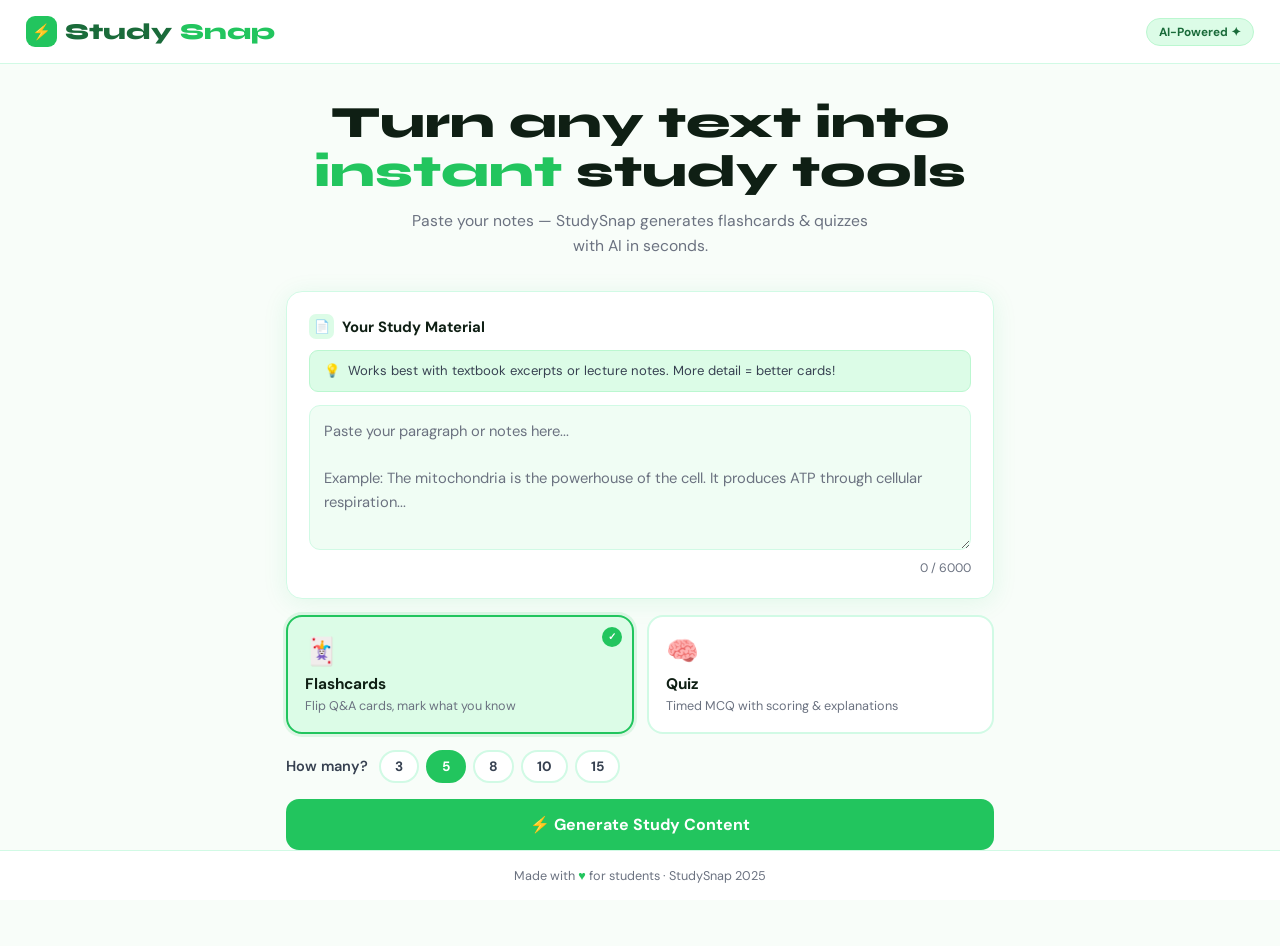
==== index.html @ b884d6f2 "Update and rename studysnap.html to index.html" ====
<!DOCTYPE html>
<html lang="en">
<head>
<meta charset="UTF-8">
<meta name="viewport" content="width=device-width, initial-scale=1.0">
<title>StudySnap — Learn Smarter</title>
<link href="https://fonts.googleapis.com/css2?family=DM+Sans:wght@400;500;600;700&family=Syne:wght@700;800&display=swap" rel="stylesheet">
<style>
  :root{--gd:#1a6b3a;--gm:#22c55e;--gl:#4ade80;--gp:#dcfce7;--gmt:#bbf7d0;--bg:#f8fdf9;--sf:#fff;--sf2:#f0fdf4;--bd:#d1fae5;--tx:#0f1f14;--tm:#374151;--ts:#6b7280;--red:#ef4444;--r:16px;--sh:0 4px 24px rgba(34,197,94,.10);--shl:0 8px 40px rgba(34,197,94,.18)}
  *{box-sizing:border-box;margin:0;padding:0}
  body{font-family:'DM Sans',sans-serif;background:var(--bg);color:var(--tx);min-height:100vh;overflow-x:hidden}
  header{padding:16px 26px;display:flex;align-items:center;justify-content:space-between;border-bottom:1.5px solid var(--bd);background:var(--sf);position:sticky;top:0;z-index:100}
  .logo{font-family:'Syne',sans-serif;font-size:1.42rem;font-weight:800;color:var(--gd);display:flex;align-items:center;gap:8px}
  .logo span{color:var(--gm)}
  .logo-icon{width:31px;height:31px;background:var(--gm);border-radius:9px;display:flex;align-items:center;justify-content:center;font-size:.95rem}
  .badge{background:var(--gp);color:var(--gd);font-size:.74rem;font-weight:700;padding:5px 12px;border-radius:100px;border:1.5px solid var(--gmt)}
  main{max-width:740px;margin:0 auto;padding:34px 16px 96px}
  .hero{text-align:center;margin-bottom:32px}
  .hero h1{font-family:'Syne',sans-serif;font-size:clamp(1.85rem,5vw,2.8rem);font-weight:800;line-height:1.1;margin-bottom:11px}
  .hero h1 em{color:var(--gm);font-style:normal}
  .hero p{color:var(--ts);font-size:.98rem;line-height:1.65;max-width:460px;margin:0 auto}
  .card{background:var(--sf);border:1.5px solid var(--bd);border-radius:var(--r);padding:22px;box-shadow:var(--sh);margin-bottom:16px}
  .card-title{font-weight:700;font-size:.93rem;margin-bottom:11px;display:flex;align-items:center;gap:8px}
  .card-title .ic{width:25px;height:25px;background:var(--gp);border-radius:7px;display:flex;align-items:center;justify-content:center;font-size:.8rem}
  textarea{width:100%;min-height:145px;border:1.5px solid var(--bd);border-radius:11px;padding:14px;font-family:'DM Sans',sans-serif;font-size:.92rem;color:var(--tx);background:var(--sf2);resize:vertical;outline:none;transition:border-color .2s,background .2s;line-height:1.6}
  textarea:focus{border-color:var(--gm);background:#fff}
  textarea::placeholder{color:var(--ts)}
  .char-c{text-align:right;font-size:.77rem;color:var(--ts);margin-top:5px}
  .tip{background:var(--gp);border:1.5px solid var(--gmt);border-radius:9px;padding:10px 14px;font-size:.82rem;color:var(--tm);margin-bottom:13px;display:flex;gap:8px;line-height:1.5}
  .opts-grid{display:grid;grid-template-columns:1fr 1fr;gap:13px;margin-bottom:16px}
  @media(max-width:460px){.opts-grid{grid-template-columns:1fr}}
  .opt-card{border:2px solid var(--bd);border-radius:var(--r);padding:17px;cursor:pointer;transition:all .2s;background:var(--sf);position:relative}
  .opt-card:hover{border-color:var(--gl);background:var(--sf2)}
  .opt-card.active{border-color:var(--gm);background:var(--gp);box-shadow:0 0 0 3px rgba(34,197,94,.12)}
  .opt-card .chk{position:absolute;top:10px;right:10px;width:20px;height:20px;background:var(--gm);border-radius:50%;display:none;align-items:center;justify-content:center;color:#fff;font-size:.65rem;font-weight:800}
  .opt-card.active .chk{display:flex}
  .opt-card .mi{font-size:1.65rem;margin-bottom:6px}
  .opt-card .mn{font-weight:700;font-size:.96rem}
  .opt-card .md{font-size:.79rem;color:var(--ts);margin-top:3px;line-height:1.4}
  .cnt-row{display:flex;align-items:center;gap:11px;flex-wrap:wrap;margin-bottom:16px}
  .cnt-lbl{font-weight:600;font-size:.91rem;color:var(--tm);flex-shrink:0}
  .chips{display:flex;gap:7px;flex-wrap:wrap}
  .chip{padding:6px 14px;border:2px solid var(--bd);border-radius:100px;font-size:.85rem;font-weight:700;cursor:pointer;transition:all .18s;background:var(--sf);color:var(--tm)}
  .chip:hover{border-color:var(--gl);color:var(--gd)}
  .chip.active{background:var(--gm);border-color:var(--gm);color:#fff}
  .btn-gen{width:100%;padding:15px;background:var(--gm);color:#fff;border:none;border-radius:13px;font-family:'DM Sans',sans-serif;font-size:1rem;font-weight:700;cursor:pointer;transition:all .2s;display:flex;align-items:center;justify-content:center;gap:8px}
  .btn-gen:hover:not(:disabled){background:var(--gd);transform:translateY(-1px);box-shadow:0 6px 24px rgba(34,197,94,.35)}
  .btn-gen:disabled{opacity:.6;cursor:not-allowed;transform:none}
  .spin{width:18px;height:18px;border:2.5px solid rgba(255,255,255,.35);border-top-color:#fff;border-radius:50%;animation:spin .7s linear infinite;display:none}
  .btn-gen.loading .spin{display:block}
  .btn-gen.loading .bt{opacity:.75}
  @keyframes spin{to{transform:rotate(360deg)}}
  .load-ov{display:none;text-align:center;padding:36px 20px}
  .load-ov.show{display:block}
  .la{font-size:1.7rem;animation:bob .8s ease-in-out infinite alternate}
  @keyframes bob{from{transform:translateY(0)}to{transform:translateY(-7px)}}
  .lt{font-size:1.02rem;font-weight:600;color:var(--gd);margin-top:13px}
  .ls{font-size:.86rem;color:var(--ts);margin-top:5px}
  .err{display:none;background:#fef2f2;border:1.5px solid #fecaca;border-radius:11px;padding:13px 17px;color:#dc2626;font-size:.87rem;margin-top:13px;line-height:1.5}
  .err.show{display:block}
  #fc-mode,#qz-mode{display:none;min-height:100vh;background:var(--bg);flex-direction:column}
  #fc-mode.on,#qz-mode.on{display:flex}
  .mhdr{background:var(--sf);border-bottom:1.5px solid var(--bd);padding:13px 22px;display:flex;align-items:center;justify-content:space-between;position:sticky;top:0;z-index:50}
  .mhdr-l{display:flex;align-items:center;gap:10px}
  .btn-bk{background:var(--gp);border:none;border-radius:9px;padding:7px 13px;font-family:'DM Sans',sans-serif;font-size:.85rem;font-weight:700;color:var(--gd);cursor:pointer;transition:background .18s}
  .btn-bk:hover{background:var(--gmt)}
  .mt{font-family:'Syne',sans-serif;font-weight:800;font-size:1.03rem}
  .pt{font-size:.85rem;color:var(--ts);font-weight:700}
  .pb{height:4px;background:var(--bd)}
  .pbf{height:100%;background:linear-gradient(90deg,var(--gm),var(--gl));transition:width .4s ease}
  .fc-wrap{flex:1;display:flex;flex-direction:column;align-items:center;justify-content:center;padding:26px 16px;gap:22px}
  .fc-scene{width:100%;max-width:510px;height:280px;perspective:1200px;cursor:pointer;user-select:none}
  @media(max-width:460px){.fc-scene{height:220px}}
  .fc-inn{width:100%;height:100%;position:relative;transform-style:preserve-3d;transition:transform .52s cubic-bezier(.4,0,.2,1)}
  .fc-inn.flip{transform:rotateY(180deg)}
  .fc-face{position:absolute;width:100%;height:100%;backface-visibility:hidden;border-radius:18px;display:flex;flex-direction:column;align-items:center;justify-content:center;padding:26px;text-align:center;border:2px solid var(--bd);box-shadow:var(--shl)}
  .fc-fr{background:var(--sf)}
  .fc-bk{background:var(--gp);border-color:var(--gmt);transform:rotateY(180deg)}
  .fl{font-size:.7rem;font-weight:800;letter-spacing:.09em;text-transform:uppercase;color:var(--ts);margin-bottom:13px}
  .fl.an{color:var(--gd)}
  .fc-qt{font-size:1.12rem;font-weight:600;line-height:1.5;color:var(--tx)}
  .fc-at{font-size:.98rem;font-weight:500;line-height:1.6;color:var(--tm)}
  .th{font-size:.77rem;color:var(--ts);margin-top:13px;display:flex;align-items:center;gap:5px}
  .fc-rr{display:none;gap:11px;justify-content:center;flex-wrap:wrap}
  .fc-rr.sh{display:flex}
  .fc-kg{padding:10px 20px;background:#dcfce7;border:2px solid #86efac;border-radius:10px;color:#15803d;font-family:'DM Sans',sans-serif;font-weight:700;font-size:.9rem;cursor:pointer;transition:all .18s}
  .fc-kg:hover{background:#bbf7d0}
  .fc-ms{padding:10px 20px;background:#fee2e2;border:2px solid #fca5a5;border-radius:10px;color:#dc2626;font-family:'DM Sans',sans-serif;font-weight:700;font-size:.9rem;cursor:pointer;transition:all .18s}
  .fc-ms:hover{background:#fecaca}
  .fc-nav{display:flex;align-items:center;gap:11px;flex-wrap:wrap;justify-content:center}
  .fcb{padding:10px 19px;border:2px solid var(--bd);border-radius:10px;background:var(--sf);font-family:'DM Sans',sans-serif;font-weight:700;font-size:.88rem;cursor:pointer;color:var(--tm);transition:all .18s;display:flex;align-items:center;gap:6px}
  .fcb:hover:not(:disabled){border-color:var(--gm);color:var(--gd)}
  .fcb.pr{background:var(--gm);border-color:var(--gm);color:#fff}
  .fcb.pr:hover{background:var(--gd);border-color:var(--gd)}
  .fcb:disabled{opacity:.38;cursor:not-allowed}
  .fc-sum{text-align:center;padding:44px 20px;display:none}
  .fc-sum h2{font-family:'Syne',sans-serif;font-size:1.65rem;font-weight:800;margin-bottom:9px}
  .ss{display:flex;gap:15px;justify-content:center;flex-wrap:wrap;margin:20px 0}
  .sp{padding:13px 20px;border-radius:13px;font-weight:700}
  .sp.g{background:var(--gp);color:var(--gd);border:2px solid var(--gmt)}
  .sp.r{background:#fee2e2;color:#dc2626;border:2px solid #fecaca}
  .sn{font-size:1.65rem;display:block}
  .sl{font-size:.77rem;opacity:.8}
  .q-tr{display:flex;justify-content:center;padding:17px 16px 0}
  .tmr{display:flex;align-items:center;gap:7px;background:var(--sf);border:2px solid var(--bd);border-radius:100px;padding:7px 18px;font-weight:700;font-size:.96rem;color:var(--tx);transition:all .25s}
  .tmr.urg{border-color:#fca5a5;background:#fef2f2;color:var(--red);animation:shk .3s ease}
  @keyframes shk{0%,100%{transform:translateX(0)}25%{transform:translateX(-3px)}75%{transform:translateX(3px)}}
  .qz-wrap{flex:1;display:flex;flex-direction:column;align-items:center;padding:18px 16px 36px;gap:16px;max-width:590px;margin:0 auto;width:100%}
  .q-card{width:100%;background:var(--sf);border:2px solid var(--bd);border-radius:17px;padding:22px;box-shadow:var(--sh)}
  .qnl{font-size:.73rem;font-weight:800;text-transform:uppercase;letter-spacing:.08em;color:var(--gd);margin-bottom:9px;display:flex;align-items:center;gap:5px}
  .qt{font-size:1.08rem;font-weight:600;line-height:1.55;color:var(--tx)}
  .ol{width:100%;display:flex;flex-direction:column;gap:8px}
  .qo{width:100%;padding:13px 17px;border:2px solid var(--bd);border-radius:12px;background:var(--sf);font-family:'DM Sans',sans-serif;font-size:.9rem;font-weight:500;color:var(--tm);text-align:left;cursor:pointer;transition:all .18s;display:flex;align-items:center;gap:10px;line-height:1.4}
  .qo:hover:not(:disabled){border-color:var(--gm);background:var(--sf2);color:var(--tx)}
  .ol-l{width:25px;height:25px;flex-shrink:0;border-radius:7px;background:var(--gp);color:var(--gd);font-weight:800;font-size:.8rem;display:flex;align-items:center;justify-content:center;transition:all .18s}
  .qo:hover:not(:disabled) .ol-l{background:var(--gmt)}
  .qo.cr{border-color:#86efac;background:#dcfce7;color:#15803d}
  .qo.cr .ol-l{background:var(--gm);color:#fff}
  .qo.wr{border-color:#fca5a5;background:#fee2e2;color:#dc2626}
  .qo.wr .ol-l{background:var(--red);color:#fff}
  .qo.rv{border-color:#86efac;background:#f0fdf4}
  .qo:disabled{cursor:default}
  .exp{display:none;background:var(--gp);border:1.5px solid var(--gmt);border-radius:11px;padding:13px 17px;width:100%}
  .exp.sh{display:block;animation:fu .3s ease}
  @keyframes fu{from{opacity:0;transform:translateY(7px)}to{opacity:1;transform:translateY(0)}}
  .ex-l{font-size:.72rem;font-weight:800;text-transform:uppercase;letter-spacing:.07em;color:var(--gd);margin-bottom:5px}
  .ex-t{font-size:.89rem;color:var(--tm);line-height:1.55}
  .qz-nav{display:flex;justify-content:space-between;align-items:center;width:100%;gap:11px}
  .sc-l{font-size:.86rem;font-weight:700;color:var(--gd);background:var(--gp);padding:7px 13px;border-radius:100px}
  .btn-nx{padding:12px 24px;background:var(--gm);color:#fff;border:none;border-radius:11px;font-family:'DM Sans',sans-serif;font-weight:700;font-size:.93rem;cursor:pointer;transition:all .2s;display:flex;align-items:center;gap:6px}
  .btn-nx:hover:not(:disabled){background:var(--gd);transform:translateY(-1px)}
  .btn-nx:disabled{opacity:.38;cursor:not-allowed;transform:none}
  .qz-res{width:100%;max-width:500px;margin:0 auto;padding:34px 16px;text-align:center;display:none}
  .sc-circ{width:126px;height:126px;border-radius:50%;border:5px solid var(--gm);margin:0 auto 18px;display:flex;flex-direction:column;align-items:center;justify-content:center;box-shadow:0 0 0 10px var(--gp)}
  .sc-n{font-family:'Syne',sans-serif;font-size:2.1rem;font-weight:800;color:var(--gd)}
  .sc-d{font-size:.8rem;color:var(--ts);font-weight:600}
  .rg{font-family:'Syne',sans-serif;font-size:1.48rem;font-weight:800;margin-bottom:6px}
  .rs{color:var(--ts);margin-bottom:22px;font-size:.91rem}
  .r-bd{text-align:left;border:1.5px solid var(--bd);border-radius:12px;overflow:hidden;margin-bottom:20px;max-height:260px;overflow-y:auto}
  .bd-i{display:flex;align-items:center;justify-content:space-between;padding:12px 17px;border-bottom:1px solid var(--bd);font-size:.87rem}
  .bd-i:last-child{border-bottom:none}
  .bd-q{flex:1;margin-right:11px;color:var(--tm);line-height:1.4;font-size:.85rem}
  .r-acts{display:flex;gap:9px;flex-wrap:wrap;justify-content:center}
  .ba{padding:11px 21px;border-radius:11px;border:2px solid var(--bd);background:var(--sf);font-family:'DM Sans',sans-serif;font-weight:700;font-size:.9rem;cursor:pointer;transition:all .2s;color:var(--tm);display:flex;align-items:center;gap:6px}
  .ba:hover{border-color:var(--gm);color:var(--gd)}
  .ba.pr{background:var(--gm);border-color:var(--gm);color:#fff}
  .ba.pr:hover{background:var(--gd);border-color:var(--gd)}
  footer{text-align:center;padding:16px;color:var(--ts);font-size:.79rem;border-top:1.5px solid var(--bd);background:var(--sf);position:fixed;bottom:0;left:0;right:0;z-index:10}
  footer span{color:var(--gm)}
  ::-webkit-scrollbar{width:5px}::-webkit-scrollbar-track{background:transparent}::-webkit-scrollbar-thumb{background:var(--gmt);border-radius:3px}
  @keyframes si{from{opacity:0;transform:translateY(17px)}to{opacity:1;transform:translateY(0)}}
  .a{animation:si .4s ease both}
  .d1{animation-delay:.06s}.d2{animation-delay:.12s}.d3{animation-delay:.18s}.d4{animation-delay:.24s}
</style>
</head>
<body>

<div id="home-page">
  <header>
    <div class="logo"><div class="logo-icon">⚡</div>Study<span>Snap</span></div>
    <div class="badge">AI-Powered ✦</div>
  </header>
  <main>
    <div class="hero a">
      <h1>Turn any text into<br><em>instant</em> study tools</h1>
      <p>Paste your notes — StudySnap generates flashcards &amp; quizzes with AI in seconds.</p>
    </div>
    <div class="card a d1">
      <div class="card-title"><div class="ic">📄</div>Your Study Material</div>
      <div class="tip"><span>💡</span><span>Works best with textbook excerpts or lecture notes. More detail = better cards!</span></div>
      <textarea id="txt" placeholder="Paste your paragraph or notes here...&#10;&#10;Example: The mitochondria is the powerhouse of the cell. It produces ATP through cellular respiration..." maxlength="6000"></textarea>
      <div class="char-c"><span id="cc">0</span> / 6000</div>
    </div>
    <div class="opts-grid a d2">
      <div class="opt-card active" id="card-flashcard" onclick="setMode('flashcard')">
        <div class="chk">✓</div><div class="mi">🃏</div>
        <div class="mn">Flashcards</div><div class="md">Flip Q&amp;A cards, mark what you know</div>
      </div>
      <div class="opt-card" id="card-quiz" onclick="setMode('quiz')">
        <div class="chk">✓</div><div class="mi">🧠</div>
        <div class="mn">Quiz</div><div class="md">Timed MCQ with scoring &amp; explanations</div>
      </div>
    </div>
    <div class="cnt-row a d3">
      <div class="cnt-lbl">How many?</div>
      <div class="chips">
        <div class="chip" onclick="setCnt(3)">3</div>
        <div class="chip active" onclick="setCnt(5)">5</div>
        <div class="chip" onclick="setCnt(8)">8</div>
        <div class="chip" onclick="setCnt(10)">10</div>
        <div class="chip" onclick="setCnt(15)">15</div>
      </div>
    </div>
    <button class="btn-gen a d4" id="gen-btn" onclick="gen()">
      <div class="spin"></div><span class="bt">⚡ Generate Study Content</span>
    </button>
    <div class="err" id="err"></div>
    <div class="load-ov" id="lov"><div class="la">🟢</div><div class="lt">StudySnap is thinking...</div><div class="ls">Generating your personalized study content with AI</div></div>
  </main>
  <footer>Made with <span>♥</span> for students · StudySnap 2025</footer>
</div>

<!-- FLASHCARD MODE -->
<div id="fc-mode">
  <div class="mhdr">
    <div class="mhdr-l"><button class="btn-bk" onclick="goHome()">← Back</button><div class="mt">🃏 Flashcards</div></div>
    <div class="pt" id="fc-pt">1 / 5</div>
  </div>
  <div class="pb"><div class="pbf" id="fc-pb" style="width:0%"></div></div>
  <div class="fc-wrap" id="fc-main">
    <div class="fc-scene" id="fc-scene" onclick="fcFlip()">
      <div class="fc-inn" id="fc-inn">
        <div class="fc-face fc-fr"><div class="fl">Question</div><div class="fc-qt" id="fc-q">...</div><div class="th">👆 Tap to reveal answer</div></div>
        <div class="fc-face fc-bk"><div class="fl an">Answer</div><div class="fc-at" id="fc-a"></div></div>
      </div>
    </div>
    <div class="fc-rr" id="fc-rr">
      <button class="fc-kg" onclick="mark(true)">✓ Got it!</button>
      <button class="fc-ms" onclick="mark(false)">✗ Still learning</button>
    </div>
    <div class="fc-nav">
      <button class="fcb" id="fc-pv" onclick="fcGo(-1)" disabled>← Prev</button>
      <button class="fcb pr" id="fc-fb" onclick="fcFlip()">Flip Card</button>
      <button class="fcb" id="fc-nx" onclick="fcGo(1)">Next →</button>
    </div>
  </div>
  <div class="fc-sum" id="fc-sum">
    <div style="font-size:2.8rem;margin-bottom:13px">🎉</div>
    <h2>Session Complete!</h2>
    <p style="color:var(--ts);margin-bottom:4px">Here's your breakdown:</p>
    <div class="ss">
      <div class="sp g"><span class="sn" id="fc-kn">0</span><span class="sl">Got it ✓</span></div>
      <div class="sp r"><span class="sn" id="fc-un">0</span><span class="sl">Still learning</span></div>
    </div>
    <div class="r-acts" style="justify-content:center">
      <button class="ba pr" onclick="fcRestart()">🔄 Study Again</button>
      <button class="ba" onclick="goHome()">← New Text</button>
    </div>
  </div>
</div>

<!-- QUIZ MODE -->
<div id="qz-mode">
  <div class="mhdr">
    <div class="mhdr-l"><button class="btn-bk" onclick="goHome()">← Back</button><div class="mt">🧠 Quiz</div></div>
    <div class="pt" id="q-pt">1 / 5</div>
  </div>
  <div class="pb"><div class="pbf" id="q-pb" style="width:0%"></div></div>
  <div class="q-tr"><div class="tmr" id="tmr">⏱ <span id="tn">30</span>s</div></div>
  <div class="qz-wrap" id="q-main">
    <div class="q-card"><div class="qnl"><span>✦</span><span id="ql">Question 1</span></div><div class="qt" id="q-t">...</div></div>
    <div class="ol" id="ol"></div>
    <div class="exp" id="exp"><div class="ex-l">💡 Explanation</div><div class="ex-t" id="ex-t"></div></div>
    <div class="qz-nav"><div class="sc-l" id="sc">Score: 0</div><button class="btn-nx" id="btn-nx" onclick="nextQ()" disabled>Next →</button></div>
  </div>
  <div class="qz-res" id="qz-res">
    <div class="sc-circ"><span class="sc-n" id="fs">0</span><span class="sc-d" id="fd">/ 5</span></div>
    <div class="rg" id="rg">Great!</div><div class="rs" id="rs">Keep it up!</div>
    <div class="r-bd" id="rbd"></div>
    <div class="r-acts"><button class="ba pr" onclick="qzRestart()">🔄 Retry Quiz</button><button class="ba" onclick="goHome()">← New Text</button></div>
  </div>
</div>

<script>
const $=id=>document.getElementById(id);
let mode='flashcard',cnt=5,fcs=[],qqs=[],fci=0,fcf=false,fck=0,fcu=0,qi=0,qs=0,qa=false,ql=[],ti=null,ts=30;
const T=30;

$('txt').addEventListener('input',()=>{ $('cc').textContent=$('txt').value.length; });

function setMode(m){
  mode=m;
  document.querySelectorAll('.opt-card').forEach(c=>c.classList.remove('active'));
  $('card-'+m).classList.add('active');
}
function setCnt(n){
  cnt=n;
  document.querySelectorAll('.chip').forEach(c=>c.classList.toggle('active',+c.textContent===n));
}

async function gen(){
  const txt=$('txt').value.trim();
  if(txt.length<40){ showErr('Please enter at least 40 characters.'); return; }
  hideErr(); setLoad(true);
  try{
    if(mode==='flashcard'){ fcs=await callAI('You are a study tool. Return ONLY a valid JSON array, no markdown. Each item: {"question":"...","answer":"..."}. Make answers concise.',`Generate exactly ${cnt} flashcards from:\n\n${txt}`); setLoad(false); startFC(); }
    else{ qqs=await callAI('You are a study tool. Return ONLY a valid JSON array. Each item: {"question":"...","options":["A","B","C","D"],"correct":0,"explanation":"..."}. correct is 0-indexed.',`Generate exactly ${cnt} MCQ questions from:\n\n${txt}`); setLoad(false); startQZ(); }
  }catch(e){ setLoad(false); showErr('Generation failed: '+(e.message||'Please try again')); }
}

async function callAI(sys,user){
  const r=await fetch('https://api.anthropic.com/v1/messages',{method:'POST',headers:{'Content-Type':'application/json'},body:JSON.stringify({model:'claude-sonnet-4-20250514',max_tokens:1000,system:sys,messages:[{role:'user',content:user}]})});
  if(!r.ok) throw new Error('HTTP '+r.status);
  const d=await r.json();
  const raw=d.content.map(i=>i.text||'').join('').replace(/```json|```/g,'').trim();
  return JSON.parse(raw);
}

/* FLASHCARDS */
function startFC(){ $('home-page').style.display='none'; $('fc-mode').classList.add('on'); fci=0;fck=0;fcu=0; $('fc-sum').style.display='none'; $('fc-main').style.display='flex'; renderFC(); }
function renderFC(){ const f=fcs[fci]; $('fc-q').textContent=f.question; $('fc-a').textContent=f.answer; fcf=false; $('fc-inn').classList.remove('flip'); $('fc-rr').classList.remove('sh'); $('fc-fb').textContent='Flip Card'; $('fc-pv').disabled=fci===0; $('fc-nx').disabled=fci===fcs.length-1; $('fc-pt').textContent=(fci+1)+' / '+fcs.length; $('fc-pb').style.width=(fci/fcs.length*100)+'%'; }
function fcFlip(){ fcf=!fcf; $('fc-inn').classList.toggle('flip',fcf); if(fcf){ $('fc-rr').classList.add('sh'); $('fc-fb').textContent='Flip Back'; } else { $('fc-rr').classList.remove('sh'); $('fc-fb').textContent='Flip Card'; } }
function mark(k){ if(k)fck++;else fcu++; fcGo(1); }
function fcGo(d){ const n=fci+d; if(n<0)return; if(n>=fcs.length){ showFCS(); return; } fci=n; renderFC(); }
function showFCS(){ $('fc-main').style.display='none'; $('fc-sum').style.display='block'; $('fc-kn').textContent=fck; $('fc-un').textContent=fcu; $('fc-pb').style.width='100%'; $('fc-pt').textContent=fcs.length+' / '+fcs.length; }
function fcRestart(){ $('fc-sum').style.display='none'; $('fc-main').style.display='flex'; fci=0;fck=0;fcu=0; renderFC(); }

/* QUIZ */
function startQZ(){ $('home-page').style.display='none'; $('qz-mode').classList.add('on'); qi=0;qs=0;ql=[]; $('qz-res').style.display='none'; $('q-main').style.display='flex'; renderQ(); }
function renderQ(){
  qa=false; clearInterval(ti);
  const q=qqs[qi];
  $('q-t').textContent=q.question;
  $('ql').textContent='Question '+(qi+1);
  $('q-pt').textContent=(qi+1)+' / '+qqs.length;
  $('q-pb').style.width=(qi/qqs.length*100)+'%';
  $('sc').textContent='Score: '+qs;
  $('exp').classList.remove('sh'); $('btn-nx').disabled=true;
  $('btn-nx').textContent=qi<qqs.length-1?'Next →':'Finish →';
  $('tmr').classList.remove('urg');
  const list=$('ol'); list.innerHTML='';
  ['A','B','C','D'].forEach((l,i)=>{ const b=document.createElement('button'); b.className='qo'; b.innerHTML=`<span class="ol-l">${l}</span><span>${q.options[i]||''}</span>`; b.addEventListener('click',()=>ans(i)); list.appendChild(b); });
  ts=T; updTimer();
  ti=setInterval(()=>{ ts--; updTimer(); if(ts<=0){ clearInterval(ti); tout(); } },1000);
}
function updTimer(){ $('tn').textContent=ts; $('tmr').classList.toggle('urg',ts<=5); }
function ans(idx){
  if(qa)return; qa=true; clearInterval(ti);
  const q=qqs[qi]; const btns=$('ol').querySelectorAll('.qo');
  btns.forEach(b=>b.disabled=true); btns[q.correct].classList.add('rv');
  const ok=idx===q.correct; btns[idx].classList.remove('rv'); btns[idx].classList.add(ok?'cr':'wr');
  if(!ok) btns[q.correct].classList.add('rv');
  if(ok)qs++; ql.push({q:q.question,ok,a:q.options[idx],r:q.options[q.correct]});
  if(q.explanation){ $('ex-t').textContent=q.explanation; $('exp').classList.add('sh'); }
  $('btn-nx').disabled=false; $('sc').textContent='Score: '+qs;
}
function tout(){
  if(qa)return; qa=true; const q=qqs[qi]; const btns=$('ol').querySelectorAll('.qo');
  btns.forEach(b=>b.disabled=true); btns[q.correct].classList.add('rv');
  ql.push({q:q.question,ok:false,a:'⏰ Timed out',r:q.options[q.correct]});
  $('ex-t').textContent=(q.explanation||'You ran out of time!'); $('exp').classList.add('sh'); $('btn-nx').disabled=false;
}
function nextQ(){ if(qi<qqs.length-1){ qi++; renderQ(); } else showRes(); }
function showRes(){
  clearInterval(ti); $('q-main').style.display='none'; $('qz-res').style.display='block';
  $('q-pb').style.width='100%'; $('q-pt').textContent=qqs.length+' / '+qqs.length;
  $('fs').textContent=qs; $('fd').textContent='/ '+qqs.length;
  const p=qs/qqs.length*100; let g,s;
  if(p===100){g='🏆 Perfect!';s='Absolutely flawless. Legend!';}
  else if(p>=80){g='🎉 Excellent!';s='You really know your stuff.';}
  else if(p>=60){g='👍 Good Work!';s='Solid — review what you missed.';}
  else if(p>=40){g='📚 Keep Going!';s="You're getting there — more practice!";}
  else{g="💪 Don't Give Up!";s='Review your notes and try again!';}
  $('rg').textContent=g; $('rs').textContent=s;
  $('rbd').innerHTML=ql.map(l=>`<div class="bd-i"><div class="bd-q">${l.q}</div><div>${l.ok?'✅':'❌'}</div></div>`).join('');
}
function qzRestart(){ $('qz-res').style.display='none'; $('q-main').style.display='flex'; qi=0;qs=0;ql=[]; renderQ(); }

function goHome(){ clearInterval(ti); $('home-page').style.display='block'; $('fc-mode').classList.remove('on'); $('qz-mode').classList.remove('on'); }
function setLoad(on){ $('gen-btn').disabled=on; $('gen-btn').classList.toggle('loading',on); $('lov').classList.toggle('show',on); }
function showErr(m){ $('err').textContent='⚠️ '+m; $('err').classList.add('show'); }
function hideErr(){ $('err').classList.remove('show'); }
</script>
</body>
</html>
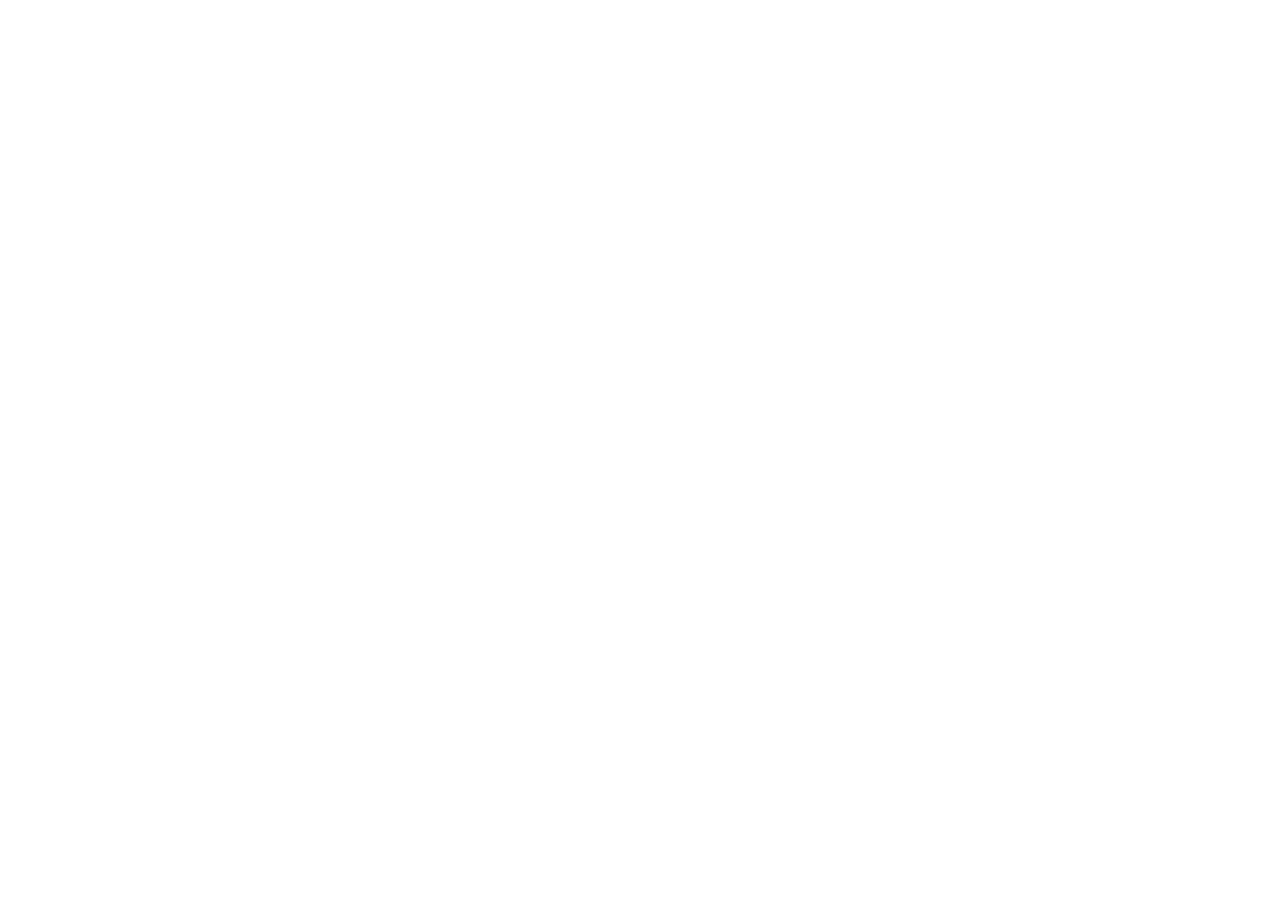
==== commit 06f6e0c5: "Update and rename index.jsx to index.html" ====
--- a/index.html
+++ b/index.html
@@ -1,365 +1,15 @@
 <!DOCTYPE html>
 <html lang="en">
 <head>
-<meta charset="UTF-8">
-<meta name="viewport" content="width=device-width, initial-scale=1.0">
-<title>StudySnap — Learn Smarter</title>
-<link href="https://fonts.googleapis.com/css2?family=DM+Sans:wght@400;500;600;700&family=Syne:wght@700;800&display=swap" rel="stylesheet">
-<style>
-  :root{--gd:#1a6b3a;--gm:#22c55e;--gl:#4ade80;--gp:#dcfce7;--gmt:#bbf7d0;--bg:#f8fdf9;--sf:#fff;--sf2:#f0fdf4;--bd:#d1fae5;--tx:#0f1f14;--tm:#374151;--ts:#6b7280;--red:#ef4444;--r:16px;--sh:0 4px 24px rgba(34,197,94,.10);--shl:0 8px 40px rgba(34,197,94,.18)}
-  *{box-sizing:border-box;margin:0;padding:0}
-  body{font-family:'DM Sans',sans-serif;background:var(--bg);color:var(--tx);min-height:100vh;overflow-x:hidden}
-  header{padding:16px 26px;display:flex;align-items:center;justify-content:space-between;border-bottom:1.5px solid var(--bd);background:var(--sf);position:sticky;top:0;z-index:100}
-  .logo{font-family:'Syne',sans-serif;font-size:1.42rem;font-weight:800;color:var(--gd);display:flex;align-items:center;gap:8px}
-  .logo span{color:var(--gm)}
-  .logo-icon{width:31px;height:31px;background:var(--gm);border-radius:9px;display:flex;align-items:center;justify-content:center;font-size:.95rem}
-  .badge{background:var(--gp);color:var(--gd);font-size:.74rem;font-weight:700;padding:5px 12px;border-radius:100px;border:1.5px solid var(--gmt)}
-  main{max-width:740px;margin:0 auto;padding:34px 16px 96px}
-  .hero{text-align:center;margin-bottom:32px}
-  .hero h1{font-family:'Syne',sans-serif;font-size:clamp(1.85rem,5vw,2.8rem);font-weight:800;line-height:1.1;margin-bottom:11px}
-  .hero h1 em{color:var(--gm);font-style:normal}
-  .hero p{color:var(--ts);font-size:.98rem;line-height:1.65;max-width:460px;margin:0 auto}
-  .card{background:var(--sf);border:1.5px solid var(--bd);border-radius:var(--r);padding:22px;box-shadow:var(--sh);margin-bottom:16px}
-  .card-title{font-weight:700;font-size:.93rem;margin-bottom:11px;display:flex;align-items:center;gap:8px}
-  .card-title .ic{width:25px;height:25px;background:var(--gp);border-radius:7px;display:flex;align-items:center;justify-content:center;font-size:.8rem}
-  textarea{width:100%;min-height:145px;border:1.5px solid var(--bd);border-radius:11px;padding:14px;font-family:'DM Sans',sans-serif;font-size:.92rem;color:var(--tx);background:var(--sf2);resize:vertical;outline:none;transition:border-color .2s,background .2s;line-height:1.6}
-  textarea:focus{border-color:var(--gm);background:#fff}
-  textarea::placeholder{color:var(--ts)}
-  .char-c{text-align:right;font-size:.77rem;color:var(--ts);margin-top:5px}
-  .tip{background:var(--gp);border:1.5px solid var(--gmt);border-radius:9px;padding:10px 14px;font-size:.82rem;color:var(--tm);margin-bottom:13px;display:flex;gap:8px;line-height:1.5}
-  .opts-grid{display:grid;grid-template-columns:1fr 1fr;gap:13px;margin-bottom:16px}
-  @media(max-width:460px){.opts-grid{grid-template-columns:1fr}}
-  .opt-card{border:2px solid var(--bd);border-radius:var(--r);padding:17px;cursor:pointer;transition:all .2s;background:var(--sf);position:relative}
-  .opt-card:hover{border-color:var(--gl);background:var(--sf2)}
-  .opt-card.active{border-color:var(--gm);background:var(--gp);box-shadow:0 0 0 3px rgba(34,197,94,.12)}
-  .opt-card .chk{position:absolute;top:10px;right:10px;width:20px;height:20px;background:var(--gm);border-radius:50%;display:none;align-items:center;justify-content:center;color:#fff;font-size:.65rem;font-weight:800}
-  .opt-card.active .chk{display:flex}
-  .opt-card .mi{font-size:1.65rem;margin-bottom:6px}
-  .opt-card .mn{font-weight:700;font-size:.96rem}
-  .opt-card .md{font-size:.79rem;color:var(--ts);margin-top:3px;line-height:1.4}
-  .cnt-row{display:flex;align-items:center;gap:11px;flex-wrap:wrap;margin-bottom:16px}
-  .cnt-lbl{font-weight:600;font-size:.91rem;color:var(--tm);flex-shrink:0}
-  .chips{display:flex;gap:7px;flex-wrap:wrap}
-  .chip{padding:6px 14px;border:2px solid var(--bd);border-radius:100px;font-size:.85rem;font-weight:700;cursor:pointer;transition:all .18s;background:var(--sf);color:var(--tm)}
-  .chip:hover{border-color:var(--gl);color:var(--gd)}
-  .chip.active{background:var(--gm);border-color:var(--gm);color:#fff}
-  .btn-gen{width:100%;padding:15px;background:var(--gm);color:#fff;border:none;border-radius:13px;font-family:'DM Sans',sans-serif;font-size:1rem;font-weight:700;cursor:pointer;transition:all .2s;display:flex;align-items:center;justify-content:center;gap:8px}
-  .btn-gen:hover:not(:disabled){background:var(--gd);transform:translateY(-1px);box-shadow:0 6px 24px rgba(34,197,94,.35)}
-  .btn-gen:disabled{opacity:.6;cursor:not-allowed;transform:none}
-  .spin{width:18px;height:18px;border:2.5px solid rgba(255,255,255,.35);border-top-color:#fff;border-radius:50%;animation:spin .7s linear infinite;display:none}
-  .btn-gen.loading .spin{display:block}
-  .btn-gen.loading .bt{opacity:.75}
-  @keyframes spin{to{transform:rotate(360deg)}}
-  .load-ov{display:none;text-align:center;padding:36px 20px}
-  .load-ov.show{display:block}
-  .la{font-size:1.7rem;animation:bob .8s ease-in-out infinite alternate}
-  @keyframes bob{from{transform:translateY(0)}to{transform:translateY(-7px)}}
-  .lt{font-size:1.02rem;font-weight:600;color:var(--gd);margin-top:13px}
-  .ls{font-size:.86rem;color:var(--ts);margin-top:5px}
-  .err{display:none;background:#fef2f2;border:1.5px solid #fecaca;border-radius:11px;padding:13px 17px;color:#dc2626;font-size:.87rem;margin-top:13px;line-height:1.5}
-  .err.show{display:block}
-  #fc-mode,#qz-mode{display:none;min-height:100vh;background:var(--bg);flex-direction:column}
-  #fc-mode.on,#qz-mode.on{display:flex}
-  .mhdr{background:var(--sf);border-bottom:1.5px solid var(--bd);padding:13px 22px;display:flex;align-items:center;justify-content:space-between;position:sticky;top:0;z-index:50}
-  .mhdr-l{display:flex;align-items:center;gap:10px}
-  .btn-bk{background:var(--gp);border:none;border-radius:9px;padding:7px 13px;font-family:'DM Sans',sans-serif;font-size:.85rem;font-weight:700;color:var(--gd);cursor:pointer;transition:background .18s}
-  .btn-bk:hover{background:var(--gmt)}
-  .mt{font-family:'Syne',sans-serif;font-weight:800;font-size:1.03rem}
-  .pt{font-size:.85rem;color:var(--ts);font-weight:700}
-  .pb{height:4px;background:var(--bd)}
-  .pbf{height:100%;background:linear-gradient(90deg,var(--gm),var(--gl));transition:width .4s ease}
-  .fc-wrap{flex:1;display:flex;flex-direction:column;align-items:center;justify-content:center;padding:26px 16px;gap:22px}
-  .fc-scene{width:100%;max-width:510px;height:280px;perspective:1200px;cursor:pointer;user-select:none}
-  @media(max-width:460px){.fc-scene{height:220px}}
-  .fc-inn{width:100%;height:100%;position:relative;transform-style:preserve-3d;transition:transform .52s cubic-bezier(.4,0,.2,1)}
-  .fc-inn.flip{transform:rotateY(180deg)}
-  .fc-face{position:absolute;width:100%;height:100%;backface-visibility:hidden;border-radius:18px;display:flex;flex-direction:column;align-items:center;justify-content:center;padding:26px;text-align:center;border:2px solid var(--bd);box-shadow:var(--shl)}
-  .fc-fr{background:var(--sf)}
-  .fc-bk{background:var(--gp);border-color:var(--gmt);transform:rotateY(180deg)}
-  .fl{font-size:.7rem;font-weight:800;letter-spacing:.09em;text-transform:uppercase;color:var(--ts);margin-bottom:13px}
-  .fl.an{color:var(--gd)}
-  .fc-qt{font-size:1.12rem;font-weight:600;line-height:1.5;color:var(--tx)}
-  .fc-at{font-size:.98rem;font-weight:500;line-height:1.6;color:var(--tm)}
-  .th{font-size:.77rem;color:var(--ts);margin-top:13px;display:flex;align-items:center;gap:5px}
-  .fc-rr{display:none;gap:11px;justify-content:center;flex-wrap:wrap}
-  .fc-rr.sh{display:flex}
-  .fc-kg{padding:10px 20px;background:#dcfce7;border:2px solid #86efac;border-radius:10px;color:#15803d;font-family:'DM Sans',sans-serif;font-weight:700;font-size:.9rem;cursor:pointer;transition:all .18s}
-  .fc-kg:hover{background:#bbf7d0}
-  .fc-ms{padding:10px 20px;background:#fee2e2;border:2px solid #fca5a5;border-radius:10px;color:#dc2626;font-family:'DM Sans',sans-serif;font-weight:700;font-size:.9rem;cursor:pointer;transition:all .18s}
-  .fc-ms:hover{background:#fecaca}
-  .fc-nav{display:flex;align-items:center;gap:11px;flex-wrap:wrap;justify-content:center}
-  .fcb{padding:10px 19px;border:2px solid var(--bd);border-radius:10px;background:var(--sf);font-family:'DM Sans',sans-serif;font-weight:700;font-size:.88rem;cursor:pointer;color:var(--tm);transition:all .18s;display:flex;align-items:center;gap:6px}
-  .fcb:hover:not(:disabled){border-color:var(--gm);color:var(--gd)}
-  .fcb.pr{background:var(--gm);border-color:var(--gm);color:#fff}
-  .fcb.pr:hover{background:var(--gd);border-color:var(--gd)}
-  .fcb:disabled{opacity:.38;cursor:not-allowed}
-  .fc-sum{text-align:center;padding:44px 20px;display:none}
-  .fc-sum h2{font-family:'Syne',sans-serif;font-size:1.65rem;font-weight:800;margin-bottom:9px}
-  .ss{display:flex;gap:15px;justify-content:center;flex-wrap:wrap;margin:20px 0}
-  .sp{padding:13px 20px;border-radius:13px;font-weight:700}
-  .sp.g{background:var(--gp);color:var(--gd);border:2px solid var(--gmt)}
-  .sp.r{background:#fee2e2;color:#dc2626;border:2px solid #fecaca}
-  .sn{font-size:1.65rem;display:block}
-  .sl{font-size:.77rem;opacity:.8}
-  .q-tr{display:flex;justify-content:center;padding:17px 16px 0}
-  .tmr{display:flex;align-items:center;gap:7px;background:var(--sf);border:2px solid var(--bd);border-radius:100px;padding:7px 18px;font-weight:700;font-size:.96rem;color:var(--tx);transition:all .25s}
-  .tmr.urg{border-color:#fca5a5;background:#fef2f2;color:var(--red);animation:shk .3s ease}
-  @keyframes shk{0%,100%{transform:translateX(0)}25%{transform:translateX(-3px)}75%{transform:translateX(3px)}}
-  .qz-wrap{flex:1;display:flex;flex-direction:column;align-items:center;padding:18px 16px 36px;gap:16px;max-width:590px;margin:0 auto;width:100%}
-  .q-card{width:100%;background:var(--sf);border:2px solid var(--bd);border-radius:17px;padding:22px;box-shadow:var(--sh)}
-  .qnl{font-size:.73rem;font-weight:800;text-transform:uppercase;letter-spacing:.08em;color:var(--gd);margin-bottom:9px;display:flex;align-items:center;gap:5px}
-  .qt{font-size:1.08rem;font-weight:600;line-height:1.55;color:var(--tx)}
-  .ol{width:100%;display:flex;flex-direction:column;gap:8px}
-  .qo{width:100%;padding:13px 17px;border:2px solid var(--bd);border-radius:12px;background:var(--sf);font-family:'DM Sans',sans-serif;font-size:.9rem;font-weight:500;color:var(--tm);text-align:left;cursor:pointer;transition:all .18s;display:flex;align-items:center;gap:10px;line-height:1.4}
-  .qo:hover:not(:disabled){border-color:var(--gm);background:var(--sf2);color:var(--tx)}
-  .ol-l{width:25px;height:25px;flex-shrink:0;border-radius:7px;background:var(--gp);color:var(--gd);font-weight:800;font-size:.8rem;display:flex;align-items:center;justify-content:center;transition:all .18s}
-  .qo:hover:not(:disabled) .ol-l{background:var(--gmt)}
-  .qo.cr{border-color:#86efac;background:#dcfce7;color:#15803d}
-  .qo.cr .ol-l{background:var(--gm);color:#fff}
-  .qo.wr{border-color:#fca5a5;background:#fee2e2;color:#dc2626}
-  .qo.wr .ol-l{background:var(--red);color:#fff}
-  .qo.rv{border-color:#86efac;background:#f0fdf4}
-  .qo:disabled{cursor:default}
-  .exp{display:none;background:var(--gp);border:1.5px solid var(--gmt);border-radius:11px;padding:13px 17px;width:100%}
-  .exp.sh{display:block;animation:fu .3s ease}
-  @keyframes fu{from{opacity:0;transform:translateY(7px)}to{opacity:1;transform:translateY(0)}}
-  .ex-l{font-size:.72rem;font-weight:800;text-transform:uppercase;letter-spacing:.07em;color:var(--gd);margin-bottom:5px}
-  .ex-t{font-size:.89rem;color:var(--tm);line-height:1.55}
-  .qz-nav{display:flex;justify-content:space-between;align-items:center;width:100%;gap:11px}
-  .sc-l{font-size:.86rem;font-weight:700;color:var(--gd);background:var(--gp);padding:7px 13px;border-radius:100px}
-  .btn-nx{padding:12px 24px;background:var(--gm);color:#fff;border:none;border-radius:11px;font-family:'DM Sans',sans-serif;font-weight:700;font-size:.93rem;cursor:pointer;transition:all .2s;display:flex;align-items:center;gap:6px}
-  .btn-nx:hover:not(:disabled){background:var(--gd);transform:translateY(-1px)}
-  .btn-nx:disabled{opacity:.38;cursor:not-allowed;transform:none}
-  .qz-res{width:100%;max-width:500px;margin:0 auto;padding:34px 16px;text-align:center;display:none}
-  .sc-circ{width:126px;height:126px;border-radius:50%;border:5px solid var(--gm);margin:0 auto 18px;display:flex;flex-direction:column;align-items:center;justify-content:center;box-shadow:0 0 0 10px var(--gp)}
-  .sc-n{font-family:'Syne',sans-serif;font-size:2.1rem;font-weight:800;color:var(--gd)}
-  .sc-d{font-size:.8rem;color:var(--ts);font-weight:600}
-  .rg{font-family:'Syne',sans-serif;font-size:1.48rem;font-weight:800;margin-bottom:6px}
-  .rs{color:var(--ts);margin-bottom:22px;font-size:.91rem}
-  .r-bd{text-align:left;border:1.5px solid var(--bd);border-radius:12px;overflow:hidden;margin-bottom:20px;max-height:260px;overflow-y:auto}
-  .bd-i{display:flex;align-items:center;justify-content:space-between;padding:12px 17px;border-bottom:1px solid var(--bd);font-size:.87rem}
-  .bd-i:last-child{border-bottom:none}
-  .bd-q{flex:1;margin-right:11px;color:var(--tm);line-height:1.4;font-size:.85rem}
-  .r-acts{display:flex;gap:9px;flex-wrap:wrap;justify-content:center}
-  .ba{padding:11px 21px;border-radius:11px;border:2px solid var(--bd);background:var(--sf);font-family:'DM Sans',sans-serif;font-weight:700;font-size:.9rem;cursor:pointer;transition:all .2s;color:var(--tm);display:flex;align-items:center;gap:6px}
-  .ba:hover{border-color:var(--gm);color:var(--gd)}
-  .ba.pr{background:var(--gm);border-color:var(--gm);color:#fff}
-  .ba.pr:hover{background:var(--gd);border-color:var(--gd)}
-  footer{text-align:center;padding:16px;color:var(--ts);font-size:.79rem;border-top:1.5px solid var(--bd);background:var(--sf);position:fixed;bottom:0;left:0;right:0;z-index:10}
-  footer span{color:var(--gm)}
-  ::-webkit-scrollbar{width:5px}::-webkit-scrollbar-track{background:transparent}::-webkit-scrollbar-thumb{background:var(--gmt);border-radius:3px}
-  @keyframes si{from{opacity:0;transform:translateY(17px)}to{opacity:1;transform:translateY(0)}}
-  .a{animation:si .4s ease both}
-  .d1{animation-delay:.06s}.d2{animation-delay:.12s}.d3{animation-delay:.18s}.d4{animation-delay:.24s}
-</style>
+  <meta charset="UTF-8" />
+  <meta name="viewport" content="width=device-width, initial-scale=1.0" />
+  <title>StudySnap — Learn Smarter</title>
+  <link rel="preconnect" href="https://fonts.googleapis.com" />
+  <link href="https://fonts.googleapis.com/css2?family=Fredoka+One&family=Nunito:wght@400;600;700;800;900&display=swap" rel="stylesheet" />
+  <link rel="stylesheet" href="style.css" />
 </head>
 <body>
-
-<div id="home-page">
-  <header>
-    <div class="logo"><div class="logo-icon">⚡</div>Study<span>Snap</span></div>
-    <div class="badge">AI-Powered ✦</div>
-  </header>
-  <main>
-    <div class="hero a">
-      <h1>Turn any text into<br><em>instant</em> study tools</h1>
-      <p>Paste your notes — StudySnap generates flashcards &amp; quizzes with AI in seconds.</p>
-    </div>
-    <div class="card a d1">
-      <div class="card-title"><div class="ic">📄</div>Your Study Material</div>
-      <div class="tip"><span>💡</span><span>Works best with textbook excerpts or lecture notes. More detail = better cards!</span></div>
-      <textarea id="txt" placeholder="Paste your paragraph or notes here...&#10;&#10;Example: The mitochondria is the powerhouse of the cell. It produces ATP through cellular respiration..." maxlength="6000"></textarea>
-      <div class="char-c"><span id="cc">0</span> / 6000</div>
-    </div>
-    <div class="opts-grid a d2">
-      <div class="opt-card active" id="card-flashcard" onclick="setMode('flashcard')">
-        <div class="chk">✓</div><div class="mi">🃏</div>
-        <div class="mn">Flashcards</div><div class="md">Flip Q&amp;A cards, mark what you know</div>
-      </div>
-      <div class="opt-card" id="card-quiz" onclick="setMode('quiz')">
-        <div class="chk">✓</div><div class="mi">🧠</div>
-        <div class="mn">Quiz</div><div class="md">Timed MCQ with scoring &amp; explanations</div>
-      </div>
-    </div>
-    <div class="cnt-row a d3">
-      <div class="cnt-lbl">How many?</div>
-      <div class="chips">
-        <div class="chip" onclick="setCnt(3)">3</div>
-        <div class="chip active" onclick="setCnt(5)">5</div>
-        <div class="chip" onclick="setCnt(8)">8</div>
-        <div class="chip" onclick="setCnt(10)">10</div>
-        <div class="chip" onclick="setCnt(15)">15</div>
-      </div>
-    </div>
-    <button class="btn-gen a d4" id="gen-btn" onclick="gen()">
-      <div class="spin"></div><span class="bt">⚡ Generate Study Content</span>
-    </button>
-    <div class="err" id="err"></div>
-    <div class="load-ov" id="lov"><div class="la">🟢</div><div class="lt">StudySnap is thinking...</div><div class="ls">Generating your personalized study content with AI</div></div>
-  </main>
-  <footer>Made with <span>♥</span> for students · StudySnap 2025</footer>
-</div>
-
-<!-- FLASHCARD MODE -->
-<div id="fc-mode">
-  <div class="mhdr">
-    <div class="mhdr-l"><button class="btn-bk" onclick="goHome()">← Back</button><div class="mt">🃏 Flashcards</div></div>
-    <div class="pt" id="fc-pt">1 / 5</div>
-  </div>
-  <div class="pb"><div class="pbf" id="fc-pb" style="width:0%"></div></div>
-  <div class="fc-wrap" id="fc-main">
-    <div class="fc-scene" id="fc-scene" onclick="fcFlip()">
-      <div class="fc-inn" id="fc-inn">
-        <div class="fc-face fc-fr"><div class="fl">Question</div><div class="fc-qt" id="fc-q">...</div><div class="th">👆 Tap to reveal answer</div></div>
-        <div class="fc-face fc-bk"><div class="fl an">Answer</div><div class="fc-at" id="fc-a"></div></div>
-      </div>
-    </div>
-    <div class="fc-rr" id="fc-rr">
-      <button class="fc-kg" onclick="mark(true)">✓ Got it!</button>
-      <button class="fc-ms" onclick="mark(false)">✗ Still learning</button>
-    </div>
-    <div class="fc-nav">
-      <button class="fcb" id="fc-pv" onclick="fcGo(-1)" disabled>← Prev</button>
-      <button class="fcb pr" id="fc-fb" onclick="fcFlip()">Flip Card</button>
-      <button class="fcb" id="fc-nx" onclick="fcGo(1)">Next →</button>
-    </div>
-  </div>
-  <div class="fc-sum" id="fc-sum">
-    <div style="font-size:2.8rem;margin-bottom:13px">🎉</div>
-    <h2>Session Complete!</h2>
-    <p style="color:var(--ts);margin-bottom:4px">Here's your breakdown:</p>
-    <div class="ss">
-      <div class="sp g"><span class="sn" id="fc-kn">0</span><span class="sl">Got it ✓</span></div>
-      <div class="sp r"><span class="sn" id="fc-un">0</span><span class="sl">Still learning</span></div>
-    </div>
-    <div class="r-acts" style="justify-content:center">
-      <button class="ba pr" onclick="fcRestart()">🔄 Study Again</button>
-      <button class="ba" onclick="goHome()">← New Text</button>
-    </div>
-  </div>
-</div>
-
-<!-- QUIZ MODE -->
-<div id="qz-mode">
-  <div class="mhdr">
-    <div class="mhdr-l"><button class="btn-bk" onclick="goHome()">← Back</button><div class="mt">🧠 Quiz</div></div>
-    <div class="pt" id="q-pt">1 / 5</div>
-  </div>
-  <div class="pb"><div class="pbf" id="q-pb" style="width:0%"></div></div>
-  <div class="q-tr"><div class="tmr" id="tmr">⏱ <span id="tn">30</span>s</div></div>
-  <div class="qz-wrap" id="q-main">
-    <div class="q-card"><div class="qnl"><span>✦</span><span id="ql">Question 1</span></div><div class="qt" id="q-t">...</div></div>
-    <div class="ol" id="ol"></div>
-    <div class="exp" id="exp"><div class="ex-l">💡 Explanation</div><div class="ex-t" id="ex-t"></div></div>
-    <div class="qz-nav"><div class="sc-l" id="sc">Score: 0</div><button class="btn-nx" id="btn-nx" onclick="nextQ()" disabled>Next →</button></div>
-  </div>
-  <div class="qz-res" id="qz-res">
-    <div class="sc-circ"><span class="sc-n" id="fs">0</span><span class="sc-d" id="fd">/ 5</span></div>
-    <div class="rg" id="rg">Great!</div><div class="rs" id="rs">Keep it up!</div>
-    <div class="r-bd" id="rbd"></div>
-    <div class="r-acts"><button class="ba pr" onclick="qzRestart()">🔄 Retry Quiz</button><button class="ba" onclick="goHome()">← New Text</button></div>
-  </div>
-</div>
-
-<script>
-const $=id=>document.getElementById(id);
-let mode='flashcard',cnt=5,fcs=[],qqs=[],fci=0,fcf=false,fck=0,fcu=0,qi=0,qs=0,qa=false,ql=[],ti=null,ts=30;
-const T=30;
-
-$('txt').addEventListener('input',()=>{ $('cc').textContent=$('txt').value.length; });
-
-function setMode(m){
-  mode=m;
-  document.querySelectorAll('.opt-card').forEach(c=>c.classList.remove('active'));
-  $('card-'+m).classList.add('active');
-}
-function setCnt(n){
-  cnt=n;
-  document.querySelectorAll('.chip').forEach(c=>c.classList.toggle('active',+c.textContent===n));
-}
-
-async function gen(){
-  const txt=$('txt').value.trim();
-  if(txt.length<40){ showErr('Please enter at least 40 characters.'); return; }
-  hideErr(); setLoad(true);
-  try{
-    if(mode==='flashcard'){ fcs=await callAI('You are a study tool. Return ONLY a valid JSON array, no markdown. Each item: {"question":"...","answer":"..."}. Make answers concise.',`Generate exactly ${cnt} flashcards from:\n\n${txt}`); setLoad(false); startFC(); }
-    else{ qqs=await callAI('You are a study tool. Return ONLY a valid JSON array. Each item: {"question":"...","options":["A","B","C","D"],"correct":0,"explanation":"..."}. correct is 0-indexed.',`Generate exactly ${cnt} MCQ questions from:\n\n${txt}`); setLoad(false); startQZ(); }
-  }catch(e){ setLoad(false); showErr('Generation failed: '+(e.message||'Please try again')); }
-}
-
-async function callAI(sys,user){
-  const r=await fetch('https://api.anthropic.com/v1/messages',{method:'POST',headers:{'Content-Type':'application/json'},body:JSON.stringify({model:'claude-sonnet-4-20250514',max_tokens:1000,system:sys,messages:[{role:'user',content:user}]})});
-  if(!r.ok) throw new Error('HTTP '+r.status);
-  const d=await r.json();
-  const raw=d.content.map(i=>i.text||'').join('').replace(/```json|```/g,'').trim();
-  return JSON.parse(raw);
-}
-
-/* FLASHCARDS */
-function startFC(){ $('home-page').style.display='none'; $('fc-mode').classList.add('on'); fci=0;fck=0;fcu=0; $('fc-sum').style.display='none'; $('fc-main').style.display='flex'; renderFC(); }
-function renderFC(){ const f=fcs[fci]; $('fc-q').textContent=f.question; $('fc-a').textContent=f.answer; fcf=false; $('fc-inn').classList.remove('flip'); $('fc-rr').classList.remove('sh'); $('fc-fb').textContent='Flip Card'; $('fc-pv').disabled=fci===0; $('fc-nx').disabled=fci===fcs.length-1; $('fc-pt').textContent=(fci+1)+' / '+fcs.length; $('fc-pb').style.width=(fci/fcs.length*100)+'%'; }
-function fcFlip(){ fcf=!fcf; $('fc-inn').classList.toggle('flip',fcf); if(fcf){ $('fc-rr').classList.add('sh'); $('fc-fb').textContent='Flip Back'; } else { $('fc-rr').classList.remove('sh'); $('fc-fb').textContent='Flip Card'; } }
-function mark(k){ if(k)fck++;else fcu++; fcGo(1); }
-function fcGo(d){ const n=fci+d; if(n<0)return; if(n>=fcs.length){ showFCS(); return; } fci=n; renderFC(); }
-function showFCS(){ $('fc-main').style.display='none'; $('fc-sum').style.display='block'; $('fc-kn').textContent=fck; $('fc-un').textContent=fcu; $('fc-pb').style.width='100%'; $('fc-pt').textContent=fcs.length+' / '+fcs.length; }
-function fcRestart(){ $('fc-sum').style.display='none'; $('fc-main').style.display='flex'; fci=0;fck=0;fcu=0; renderFC(); }
-
-/* QUIZ */
-function startQZ(){ $('home-page').style.display='none'; $('qz-mode').classList.add('on'); qi=0;qs=0;ql=[]; $('qz-res').style.display='none'; $('q-main').style.display='flex'; renderQ(); }
-function renderQ(){
-  qa=false; clearInterval(ti);
-  const q=qqs[qi];
-  $('q-t').textContent=q.question;
-  $('ql').textContent='Question '+(qi+1);
-  $('q-pt').textContent=(qi+1)+' / '+qqs.length;
-  $('q-pb').style.width=(qi/qqs.length*100)+'%';
-  $('sc').textContent='Score: '+qs;
-  $('exp').classList.remove('sh'); $('btn-nx').disabled=true;
-  $('btn-nx').textContent=qi<qqs.length-1?'Next →':'Finish →';
-  $('tmr').classList.remove('urg');
-  const list=$('ol'); list.innerHTML='';
-  ['A','B','C','D'].forEach((l,i)=>{ const b=document.createElement('button'); b.className='qo'; b.innerHTML=`<span class="ol-l">${l}</span><span>${q.options[i]||''}</span>`; b.addEventListener('click',()=>ans(i)); list.appendChild(b); });
-  ts=T; updTimer();
-  ti=setInterval(()=>{ ts--; updTimer(); if(ts<=0){ clearInterval(ti); tout(); } },1000);
-}
-function updTimer(){ $('tn').textContent=ts; $('tmr').classList.toggle('urg',ts<=5); }
-function ans(idx){
-  if(qa)return; qa=true; clearInterval(ti);
-  const q=qqs[qi]; const btns=$('ol').querySelectorAll('.qo');
-  btns.forEach(b=>b.disabled=true); btns[q.correct].classList.add('rv');
-  const ok=idx===q.correct; btns[idx].classList.remove('rv'); btns[idx].classList.add(ok?'cr':'wr');
-  if(!ok) btns[q.correct].classList.add('rv');
-  if(ok)qs++; ql.push({q:q.question,ok,a:q.options[idx],r:q.options[q.correct]});
-  if(q.explanation){ $('ex-t').textContent=q.explanation; $('exp').classList.add('sh'); }
-  $('btn-nx').disabled=false; $('sc').textContent='Score: '+qs;
-}
-function tout(){
-  if(qa)return; qa=true; const q=qqs[qi]; const btns=$('ol').querySelectorAll('.qo');
-  btns.forEach(b=>b.disabled=true); btns[q.correct].classList.add('rv');
-  ql.push({q:q.question,ok:false,a:'⏰ Timed out',r:q.options[q.correct]});
-  $('ex-t').textContent=(q.explanation||'You ran out of time!'); $('exp').classList.add('sh'); $('btn-nx').disabled=false;
-}
-function nextQ(){ if(qi<qqs.length-1){ qi++; renderQ(); } else showRes(); }
-function showRes(){
-  clearInterval(ti); $('q-main').style.display='none'; $('qz-res').style.display='block';
-  $('q-pb').style.width='100%'; $('q-pt').textContent=qqs.length+' / '+qqs.length;
-  $('fs').textContent=qs; $('fd').textContent='/ '+qqs.length;
-  const p=qs/qqs.length*100; let g,s;
-  if(p===100){g='🏆 Perfect!';s='Absolutely flawless. Legend!';}
-  else if(p>=80){g='🎉 Excellent!';s='You really know your stuff.';}
-  else if(p>=60){g='👍 Good Work!';s='Solid — review what you missed.';}
-  else if(p>=40){g='📚 Keep Going!';s="You're getting there — more practice!";}
-  else{g="💪 Don't Give Up!";s='Review your notes and try again!';}
-  $('rg').textContent=g; $('rs').textContent=s;
-  $('rbd').innerHTML=ql.map(l=>`<div class="bd-i"><div class="bd-q">${l.q}</div><div>${l.ok?'✅':'❌'}</div></div>`).join('');
-}
-function qzRestart(){ $('qz-res').style.display='none'; $('q-main').style.display='flex'; qi=0;qs=0;ql=[]; renderQ(); }
-
-function goHome(){ clearInterval(ti); $('home-page').style.display='block'; $('fc-mode').classList.remove('on'); $('qz-mode').classList.remove('on'); }
-function setLoad(on){ $('gen-btn').disabled=on; $('gen-btn').classList.toggle('loading',on); $('lov').classList.toggle('show',on); }
-function showErr(m){ $('err').textContent='⚠️ '+m; $('err').classList.add('show'); }
-function hideErr(){ $('err').classList.remove('show'); }
-</script>
+  <div id="root"></div>
+  <script src="app.js"></script>
 </body>
 </html>
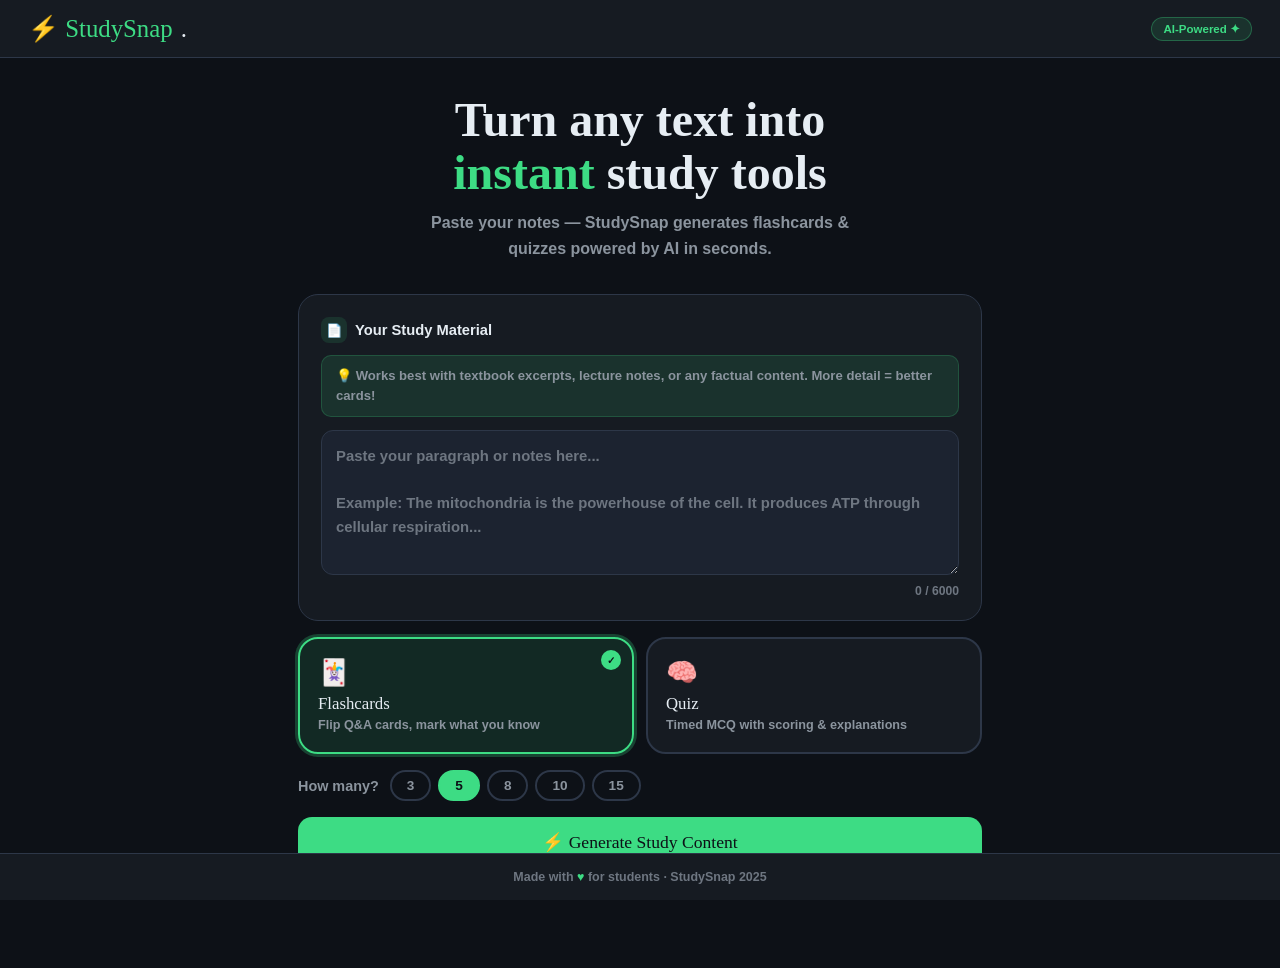
==== commit d95aa275: "Update index.html" ====
--- a/index.html
+++ b/index.html
@@ -4,12 +4,652 @@
   <meta charset="UTF-8" />
   <meta name="viewport" content="width=device-width, initial-scale=1.0" />
   <title>StudySnap — Learn Smarter</title>
-  <link rel="preconnect" href="https://fonts.googleapis.com" />
   <link href="https://fonts.googleapis.com/css2?family=Fredoka+One&family=Nunito:wght@400;600;700;800;900&display=swap" rel="stylesheet" />
-  <link rel="stylesheet" href="style.css" />
+  <style>
+    :root {
+      --bg: #0d1117; --bg2: #161b22; --bg3: #1c2330;
+      --border: #2d3748; --green: #3ddc84; --green2: #2cb870;
+      --green-dim: rgba(61,220,132,0.12); --green-glow: rgba(61,220,132,0.25);
+      --text: #e6edf3; --text2: #8b949e; --text3: #6e7681;
+      --red: #ff7b7b; --red-bg: rgba(255,123,123,0.12);
+    }
+    * { box-sizing: border-box; margin: 0; padding: 0; }
+    body { font-family: 'Nunito', sans-serif; background: var(--bg); color: var(--text); min-height: 100vh; }
+
+    /* HEADER */
+    .hdr { background: var(--bg2); border-bottom: 1px solid var(--border); padding: 14px 28px; display: flex; align-items: center; justify-content: space-between; position: sticky; top: 0; z-index: 100; }
+    .logo { font-family: 'Fredoka One', cursive; font-size: 1.55rem; color: var(--green); display: flex; align-items: center; gap: 8px; }
+    .logo-dot { color: var(--text); }
+    .logo-badge { font-family: 'Nunito', sans-serif; font-size: 0.72rem; font-weight: 800; background: var(--green-dim); color: var(--green); border: 1px solid rgba(61,220,132,0.3); padding: 4px 11px; border-radius: 100px; }
+
+    /* HOME */
+    .home-wrap { max-width: 720px; margin: 0 auto; padding: 36px 18px 100px; }
+    .hero { text-align: center; margin-bottom: 32px; animation: si .4s ease both; }
+    .hero h1 { font-family: 'Fredoka One', cursive; font-size: clamp(2rem,5vw,3rem); line-height: 1.1; margin-bottom: 10px; }
+    .hero h1 em { color: var(--green); font-style: normal; }
+    .hero p { color: var(--text2); font-size: 1rem; line-height: 1.65; max-width: 460px; margin: 0 auto; font-weight: 600; }
+
+    /* CARD */
+    .card { background: var(--bg2); border: 1px solid var(--border); border-radius: 20px; padding: 22px; margin-bottom: 16px; animation: si .4s ease both; }
+    .card-title { font-weight: 800; font-size: 0.92rem; margin-bottom: 12px; display: flex; align-items: center; gap: 8px; }
+    .card-title-icon { width: 26px; height: 26px; background: var(--green-dim); border-radius: 8px; display: flex; align-items: center; justify-content: center; font-size: 0.82rem; }
+    .tip { background: var(--green-dim); border: 1px solid rgba(61,220,132,0.2); border-radius: 10px; padding: 10px 14px; font-size: 0.82rem; color: var(--text2); margin-bottom: 13px; display: flex; gap: 8px; line-height: 1.5; font-weight: 600; }
+    textarea { width: 100%; min-height: 145px; background: var(--bg3); border: 1px solid var(--border); border-radius: 12px; padding: 14px; font-family: 'Nunito', sans-serif; font-size: 0.93rem; color: var(--text); resize: vertical; outline: none; transition: border-color .2s; line-height: 1.6; font-weight: 600; }
+    textarea:focus { border-color: var(--green); }
+    textarea::placeholder { color: var(--text3); }
+    .char-ct { text-align: right; font-size: 0.76rem; color: var(--text3); margin-top: 5px; font-weight: 700; }
+
+    /* MODE SELECTOR */
+    .mode-grid { display: grid; grid-template-columns: 1fr 1fr; gap: 12px; margin-bottom: 16px; animation: si .4s .1s ease both; }
+    @media(max-width:460px){ .mode-grid { grid-template-columns: 1fr; } }
+    .mode-opt { background: var(--bg2); border: 2px solid var(--border); border-radius: 20px; padding: 18px; cursor: pointer; transition: all .2s; position: relative; user-select: none; }
+    .mode-opt:hover { border-color: rgba(61,220,132,0.4); background: var(--bg3); }
+    .mode-opt.active { border-color: var(--green); background: var(--green-dim); box-shadow: 0 0 0 3px var(--green-glow); }
+    .mo-chk { position: absolute; top: 11px; right: 11px; width: 20px; height: 20px; background: var(--green); border-radius: 50%; display: flex; align-items: center; justify-content: center; color: #0d1117; font-size: 0.65rem; font-weight: 900; opacity: 0; transition: opacity .2s; }
+    .mode-opt.active .mo-chk { opacity: 1; }
+    .mo-icon { font-size: 1.6rem; margin-bottom: 7px; }
+    .mo-name { font-family: 'Fredoka One', cursive; font-size: 1.05rem; color: var(--text); }
+    .mo-desc { font-size: 0.79rem; color: var(--text2); margin-top: 3px; font-weight: 600; line-height: 1.4; }
+
+    /* COUNT CHIPS */
+    .cnt-row { display: flex; align-items: center; gap: 11px; flex-wrap: wrap; margin-bottom: 16px; animation: si .4s .15s ease both; }
+    .cnt-lbl { font-weight: 800; font-size: 0.9rem; color: var(--text2); flex-shrink: 0; }
+    .chips { display: flex; gap: 7px; flex-wrap: wrap; }
+    .chip { padding: 6px 15px; border: 2px solid var(--border); border-radius: 100px; font-size: 0.85rem; font-weight: 800; cursor: pointer; transition: all .18s; background: transparent; color: var(--text2); font-family: 'Nunito', sans-serif; user-select: none; }
+    .chip:hover { border-color: var(--green); color: var(--green); }
+    .chip.active { background: var(--green); border-color: var(--green); color: #0d1117; }
+
+    /* GENERATE BUTTON */
+    .btn-gen { width: 100%; padding: 15px; background: var(--green); color: #0d1117; border: none; border-radius: 14px; font-family: 'Fredoka One', cursive; font-size: 1.1rem; cursor: pointer; transition: all .2s; display: flex; align-items: center; justify-content: center; gap: 8px; animation: si .4s .2s ease both; }
+    .btn-gen:hover:not(:disabled) { background: var(--green2); transform: translateY(-1px); box-shadow: 0 6px 24px var(--green-glow); }
+    .btn-gen:disabled { opacity: .5; cursor: not-allowed; transform: none; }
+    .spin { width: 18px; height: 18px; border: 2.5px solid rgba(0,0,0,.2); border-top-color: #0d1117; border-radius: 50%; animation: spin .7s linear infinite; display: inline-block; flex-shrink: 0; }
+    @keyframes spin { to { transform: rotate(360deg); } }
+    .err-box { background: var(--red-bg); border: 1px solid rgba(255,123,123,.3); border-radius: 11px; padding: 13px 17px; color: var(--red); font-size: .87rem; margin-top: 13px; font-weight: 700; line-height: 1.5; display: none; }
+    .err-box.show { display: block; }
+    .load-wrap { text-align: center; padding: 36px 20px; display: none; }
+    .load-wrap.show { display: block; }
+    .load-emoji { font-size: 2rem; animation: bob .8s ease-in-out infinite alternate; display: block; }
+    @keyframes bob { from { transform: translateY(0); } to { transform: translateY(-8px); } }
+    .load-title { font-family: 'Fredoka One', cursive; font-size: 1.15rem; color: var(--green); margin-top: 14px; }
+    .load-sub { font-size: .86rem; color: var(--text2); margin-top: 5px; font-weight: 600; }
+
+    /* MODE SCREENS */
+    .screen { display: none; min-height: 100vh; flex-direction: column; background: var(--bg); }
+    .screen.active { display: flex; }
+    .mode-hdr { background: var(--bg2); border-bottom: 1px solid var(--border); padding: 13px 22px; display: flex; align-items: center; justify-content: space-between; position: sticky; top: 0; z-index: 50; }
+    .mode-hdr-l { display: flex; align-items: center; gap: 10px; }
+    .btn-back { background: var(--bg3); border: 1px solid var(--border); border-radius: 9px; padding: 7px 13px; font-family: 'Nunito', sans-serif; font-size: .84rem; font-weight: 800; color: var(--text2); cursor: pointer; transition: all .18s; }
+    .btn-back:hover { border-color: var(--green); color: var(--green); }
+    .mode-name-lbl { font-family: 'Fredoka One', cursive; font-size: 1.05rem; color: var(--text); }
+    .prog-text { font-size: .84rem; color: var(--text2); font-weight: 800; }
+    .prog-bar { height: 3px; background: var(--bg3); flex-shrink: 0; }
+    .prog-fill { height: 100%; background: linear-gradient(90deg, var(--green), #6ee7b7); transition: width .4s ease; width: 0%; }
+
+    /* FLASHCARD */
+    .fc-wrap { flex: 1; display: flex; flex-direction: column; align-items: center; justify-content: center; padding: 28px 16px; gap: 22px; }
+    .fc-scene { width: 100%; max-width: 500px; height: 275px; perspective: 1200px; cursor: pointer; user-select: none; }
+    @media(max-width:460px){ .fc-scene { height: 215px; } }
+    .fc-inner { width: 100%; height: 100%; position: relative; transform-style: preserve-3d; transition: transform .52s cubic-bezier(.4,0,.2,1); }
+    .fc-inner.flipped { transform: rotateY(180deg); }
+    .fc-face { position: absolute; width: 100%; height: 100%; backface-visibility: hidden; border-radius: 20px; display: flex; flex-direction: column; align-items: center; justify-content: center; padding: 28px; text-align: center; border: 1px solid var(--border); }
+    .fc-front { background: var(--bg2); box-shadow: 0 8px 40px rgba(0,0,0,.4); }
+    .fc-back { background: var(--bg3); border-color: rgba(61,220,132,.3); transform: rotateY(180deg); box-shadow: 0 8px 40px rgba(61,220,132,.1); }
+    .face-lbl { font-size: .7rem; font-weight: 800; letter-spacing: .1em; text-transform: uppercase; color: var(--text3); margin-bottom: 13px; }
+    .face-lbl.ans { color: var(--green); }
+    .fc-q-text { font-family: 'Fredoka One', cursive; font-size: 1.15rem; line-height: 1.45; color: var(--text); }
+    .fc-a-text { font-size: .97rem; font-weight: 600; line-height: 1.6; color: var(--text2); }
+    .tap-hint { font-size: .77rem; color: var(--text3); margin-top: 14px; font-weight: 700; }
+    .fc-result-row { display: flex; gap: 11px; justify-content: center; flex-wrap: wrap; }
+    .btn-know { padding: 10px 20px; background: rgba(61,220,132,.15); border: 2px solid rgba(61,220,132,.4); border-radius: 100px; color: var(--green); font-family: 'Nunito', sans-serif; font-weight: 800; font-size: .9rem; cursor: pointer; transition: all .18s; }
+    .btn-know:hover { background: rgba(61,220,132,.25); }
+    .btn-miss { padding: 10px 20px; background: var(--red-bg); border: 2px solid rgba(255,123,123,.35); border-radius: 100px; color: var(--red); font-family: 'Nunito', sans-serif; font-weight: 800; font-size: .9rem; cursor: pointer; transition: all .18s; }
+    .btn-miss:hover { background: rgba(255,123,123,.2); }
+    .fc-nav { display: flex; align-items: center; gap: 11px; flex-wrap: wrap; justify-content: center; }
+    .fcb { padding: 10px 20px; border: 2px solid var(--border); border-radius: 100px; background: transparent; font-family: 'Nunito', sans-serif; font-weight: 800; font-size: .88rem; cursor: pointer; color: var(--text2); transition: all .18s; }
+    .fcb:hover:not(:disabled) { border-color: var(--green); color: var(--green); }
+    .fcb.prim { background: var(--green); border-color: var(--green); color: #0d1117; font-family: 'Fredoka One', cursive; font-size: .95rem; }
+    .fcb.prim:hover { background: var(--green2); }
+    .fcb:disabled { opacity: .3; cursor: not-allowed; }
+
+    /* FC SUMMARY */
+    .fc-summary { text-align: center; padding: 40px 20px; }
+    .fc-summary h2 { font-family: 'Fredoka One', cursive; font-size: 1.7rem; color: var(--text); margin-bottom: 8px; }
+    .sum-stats { display: flex; gap: 14px; justify-content: center; flex-wrap: wrap; margin: 20px 0; }
+    .stat-pill { padding: 14px 22px; border-radius: 14px; font-weight: 800; text-align: center; }
+    .stat-pill.g { background: var(--green-dim); color: var(--green); border: 1px solid rgba(61,220,132,.3); }
+    .stat-pill.r { background: var(--red-bg); color: var(--red); border: 1px solid rgba(255,123,123,.3); }
+    .stat-num { font-family: 'Fredoka One', cursive; font-size: 1.7rem; display: block; }
+    .stat-lbl { font-size: .77rem; opacity: .8; }
+    .sum-actions { display: flex; gap: 10px; justify-content: center; flex-wrap: wrap; margin-top: 16px; }
+
+    /* QUIZ */
+    .q-timer-row { display: flex; justify-content: center; padding: 16px 16px 0; }
+    .timer { display: flex; align-items: center; gap: 7px; background: var(--bg2); border: 2px solid var(--border); border-radius: 100px; padding: 7px 18px; font-family: 'Fredoka One', cursive; font-size: 1rem; color: var(--text); transition: all .25s; }
+    .timer.urg { border-color: rgba(255,123,123,.5); background: var(--red-bg); color: var(--red); animation: shk .3s ease; }
+    @keyframes shk { 0%,100%{transform:translateX(0)} 25%{transform:translateX(-3px)} 75%{transform:translateX(3px)} }
+    .quiz-wrap { flex: 1; display: flex; flex-direction: column; align-items: center; padding: 18px 16px 36px; gap: 15px; max-width: 580px; margin: 0 auto; width: 100%; }
+    .q-card { width: 100%; background: var(--bg2); border: 1px solid var(--border); border-radius: 18px; padding: 22px; }
+    .q-num { font-size: .73rem; font-weight: 800; text-transform: uppercase; letter-spacing: .09em; color: var(--green); margin-bottom: 9px; display: flex; align-items: center; gap: 5px; }
+    .q-text { font-family: 'Fredoka One', cursive; font-size: 1.08rem; line-height: 1.5; color: var(--text); }
+    .opts { width: 100%; display: flex; flex-direction: column; gap: 8px; }
+    .opt { width: 100%; padding: 13px 17px; border: 2px solid var(--border); border-radius: 12px; background: var(--bg2); font-family: 'Nunito', sans-serif; font-size: .9rem; font-weight: 700; color: var(--text2); text-align: left; cursor: pointer; transition: all .18s; display: flex; align-items: center; gap: 10px; line-height: 1.4; }
+    .opt:hover:not(:disabled) { border-color: rgba(61,220,132,.4); background: var(--bg3); color: var(--text); }
+    .opt-l { width: 25px; height: 25px; flex-shrink: 0; border-radius: 7px; background: var(--bg3); color: var(--text2); font-weight: 900; font-size: .8rem; display: flex; align-items: center; justify-content: center; transition: all .18s; font-family: 'Fredoka One', cursive; }
+    .opt:hover:not(:disabled) .opt-l { background: var(--green-dim); color: var(--green); }
+    .opt.correct { border-color: rgba(61,220,132,.5); background: var(--green-dim); color: var(--green); }
+    .opt.correct .opt-l { background: var(--green); color: #0d1117; }
+    .opt.wrong { border-color: rgba(255,123,123,.4); background: var(--red-bg); color: var(--red); }
+    .opt.wrong .opt-l { background: var(--red); color: #fff; }
+    .opt.reveal { border-color: rgba(61,220,132,.3); background: rgba(61,220,132,.06); }
+    .opt:disabled { cursor: default; }
+    .exp-box { background: var(--bg3); border: 1px solid rgba(61,220,132,.2); border-radius: 12px; padding: 13px 16px; width: 100%; display: none; animation: fu .3s ease; }
+    .exp-box.show { display: block; }
+    @keyframes fu { from{opacity:0;transform:translateY(6px)} to{opacity:1;transform:translateY(0)} }
+    .exp-lbl { font-size: .73rem; font-weight: 800; text-transform: uppercase; letter-spacing: .07em; color: var(--green); margin-bottom: 5px; }
+    .exp-t { font-size: .88rem; color: var(--text2); line-height: 1.55; font-weight: 600; }
+    .q-nav { display: flex; justify-content: space-between; align-items: center; width: 100%; gap: 11px; }
+    .score-badge { font-family: 'Fredoka One', cursive; font-size: .9rem; color: var(--green); background: var(--green-dim); padding: 7px 14px; border-radius: 100px; border: 1px solid rgba(61,220,132,.25); }
+    .btn-next { padding: 12px 24px; background: var(--green); color: #0d1117; border: none; border-radius: 11px; font-family: 'Fredoka One', cursive; font-size: .98rem; cursor: pointer; transition: all .2s; }
+    .btn-next:hover:not(:disabled) { background: var(--green2); transform: translateY(-1px); }
+    .btn-next:disabled { opacity: .35; cursor: not-allowed; transform: none; }
+
+    /* QUIZ RESULTS */
+    .qz-res { width: 100%; max-width: 500px; margin: 0 auto; padding: 34px 16px; text-align: center; display: none; }
+    .score-ring { width: 128px; height: 128px; border-radius: 50%; border: 5px solid var(--green); margin: 0 auto 18px; display: flex; flex-direction: column; align-items: center; justify-content: center; box-shadow: 0 0 0 10px var(--green-dim), 0 0 40px var(--green-glow); }
+    .ring-n { font-family: 'Fredoka One', cursive; font-size: 2.1rem; color: var(--green); }
+    .ring-d { font-size: .8rem; color: var(--text2); font-weight: 800; }
+    .res-grade { font-family: 'Fredoka One', cursive; font-size: 1.5rem; color: var(--text); margin-bottom: 6px; }
+    .res-sub { color: var(--text2); margin-bottom: 22px; font-size: .91rem; font-weight: 700; }
+    .res-bd { text-align: left; border: 1px solid var(--border); border-radius: 13px; overflow: hidden; margin-bottom: 20px; max-height: 260px; overflow-y: auto; background: var(--bg2); }
+    .bd-item { display: flex; align-items: center; justify-content: space-between; padding: 12px 17px; border-bottom: 1px solid var(--border); }
+    .bd-item:last-child { border-bottom: none; }
+    .bd-q { flex: 1; margin-right: 11px; color: var(--text2); line-height: 1.4; font-size: .85rem; font-weight: 700; }
+    .res-actions { display: flex; gap: 10px; flex-wrap: wrap; justify-content: center; }
+    .btn-act { padding: 11px 22px; border-radius: 11px; border: 2px solid var(--border); background: transparent; font-family: 'Nunito', sans-serif; font-weight: 800; font-size: .9rem; cursor: pointer; transition: all .2s; color: var(--text2); }
+    .btn-act:hover { border-color: var(--green); color: var(--green); }
+    .btn-act.prim { background: var(--green); border-color: var(--green); color: #0d1117; font-family: 'Fredoka One', cursive; font-size: .96rem; }
+    .btn-act.prim:hover { background: var(--green2); }
+
+    /* FOOTER */
+    footer { text-align: center; padding: 16px; color: var(--text3); font-size: .78rem; border-top: 1px solid var(--border); background: var(--bg2); position: fixed; bottom: 0; left: 0; right: 0; z-index: 10; font-weight: 700; }
+    footer span { color: var(--green); }
+
+    ::-webkit-scrollbar { width: 5px; }
+    ::-webkit-scrollbar-track { background: transparent; }
+    ::-webkit-scrollbar-thumb { background: var(--border); border-radius: 3px; }
+    @keyframes si { from{opacity:0;transform:translateY(16px)} to{opacity:1;transform:translateY(0)} }
+  </style>
 </head>
 <body>
-  <div id="root"></div>
-  <script src="app.js"></script>
+
+<!-- ═══════════════════════════════════════════
+     HOME PAGE
+═══════════════════════════════════════════ -->
+<div id="home">
+  <header class="hdr">
+    <div class="logo">⚡ StudySnap<span class="logo-dot">.</span></div>
+    <div class="logo-badge">AI-Powered ✦</div>
+  </header>
+
+  <div class="home-wrap">
+    <div class="hero">
+      <h1>Turn any text into<br><em>instant</em> study tools</h1>
+      <p>Paste your notes — StudySnap generates flashcards &amp; quizzes powered by AI in seconds.</p>
+    </div>
+
+    <div class="card" style="animation-delay:.05s">
+      <div class="card-title"><div class="card-title-icon">📄</div> Your Study Material</div>
+      <div class="tip">💡 Works best with textbook excerpts, lecture notes, or any factual content. More detail = better cards!</div>
+      <textarea id="input-text" placeholder="Paste your paragraph or notes here...&#10;&#10;Example: The mitochondria is the powerhouse of the cell. It produces ATP through cellular respiration..." maxlength="6000"></textarea>
+      <div class="char-ct"><span id="char-count">0</span> / 6000</div>
+    </div>
+
+    <div class="mode-grid">
+      <div class="mode-opt active" id="mode-flashcard" onclick="selectMode('flashcard')">
+        <div class="mo-chk">✓</div>
+        <div class="mo-icon">🃏</div>
+        <div class="mo-name">Flashcards</div>
+        <div class="mo-desc">Flip Q&A cards, mark what you know</div>
+      </div>
+      <div class="mode-opt" id="mode-quiz" onclick="selectMode('quiz')">
+        <div class="mo-chk">✓</div>
+        <div class="mo-icon">🧠</div>
+        <div class="mo-name">Quiz</div>
+        <div class="mo-desc">Timed MCQ with scoring &amp; explanations</div>
+      </div>
+    </div>
+
+    <div class="cnt-row">
+      <div class="cnt-lbl">How many?</div>
+      <div class="chips" id="chips">
+        <div class="chip" onclick="selectCount(3)">3</div>
+        <div class="chip active" onclick="selectCount(5)">5</div>
+        <div class="chip" onclick="selectCount(8)">8</div>
+        <div class="chip" onclick="selectCount(10)">10</div>
+        <div class="chip" onclick="selectCount(15)">15</div>
+      </div>
+    </div>
+
+    <button class="btn-gen" id="gen-btn" onclick="handleGenerate()">
+      ⚡ Generate Study Content
+    </button>
+    <div class="err-box" id="err-box"></div>
+    <div class="load-wrap" id="load-wrap">
+      <span class="load-emoji">🟢</span>
+      <div class="load-title">StudySnap is thinking...</div>
+      <div class="load-sub">Generating your personalized study content with AI</div>
+    </div>
+  </div>
+
+  <footer>Made with <span>♥</span> for students · StudySnap 2025</footer>
+</div>
+
+<!-- ═══════════════════════════════════════════
+     FLASHCARD SCREEN
+═══════════════════════════════════════════ -->
+<div class="screen" id="fc-screen">
+  <div class="mode-hdr">
+    <div class="mode-hdr-l">
+      <button class="btn-back" onclick="goHome()">← Back</button>
+      <div class="mode-name-lbl">🃏 Flashcards</div>
+    </div>
+    <div class="prog-text" id="fc-prog-text">1 / 5</div>
+  </div>
+  <div class="prog-bar"><div class="prog-fill" id="fc-prog-bar"></div></div>
+
+  <!-- Card area -->
+  <div class="fc-wrap" id="fc-main">
+    <div class="fc-scene" id="fc-scene" onclick="fcFlip()">
+      <div class="fc-inner" id="fc-inner">
+        <div class="fc-face fc-front">
+          <div class="face-lbl">Question</div>
+          <div class="fc-q-text" id="fc-q"></div>
+          <div class="tap-hint">👆 Tap card to reveal answer</div>
+        </div>
+        <div class="fc-face fc-back">
+          <div class="face-lbl ans">Answer</div>
+          <div class="fc-a-text" id="fc-a"></div>
+        </div>
+      </div>
+    </div>
+
+    <div class="fc-result-row" id="fc-result-row" style="display:none">
+      <button class="btn-know" onclick="markCard(true)">✓ Got it!</button>
+      <button class="btn-miss" onclick="markCard(false)">✗ Still learning</button>
+    </div>
+
+    <div class="fc-nav">
+      <button class="fcb" id="fc-prev" onclick="fcNavigate(-1)">← Prev</button>
+      <button class="fcb prim" id="fc-flip-btn" onclick="fcFlip()">Flip Card</button>
+      <button class="fcb" id="fc-next" onclick="fcNavigate(1)">Next →</button>
+    </div>
+  </div>
+
+  <!-- Summary -->
+  <div class="fc-summary" id="fc-summary" style="display:none">
+    <div style="font-size:2.8rem;margin-bottom:13px">🎉</div>
+    <h2>Session Complete!</h2>
+    <p style="color:var(--text2);margin-bottom:4px;font-weight:700">Here's your breakdown:</p>
+    <div class="sum-stats">
+      <div class="stat-pill g"><span class="stat-num" id="fc-known-n">0</span><span class="stat-lbl">Got it ✓</span></div>
+      <div class="stat-pill r"><span class="stat-num" id="fc-unknown-n">0</span><span class="stat-lbl">Still learning</span></div>
+    </div>
+    <div class="sum-actions">
+      <button class="btn-act prim" onclick="restartFlashcards()">🔄 Study Again</button>
+      <button class="btn-act" onclick="goHome()">← New Text</button>
+    </div>
+  </div>
+</div>
+
+<!-- ═══════════════════════════════════════════
+     QUIZ SCREEN
+═══════════════════════════════════════════ -->
+<div class="screen" id="qz-screen">
+  <div class="mode-hdr">
+    <div class="mode-hdr-l">
+      <button class="btn-back" onclick="goHome()">← Back</button>
+      <div class="mode-name-lbl">🧠 Quiz</div>
+    </div>
+    <div class="prog-text" id="qz-prog-text">1 / 5</div>
+  </div>
+  <div class="prog-bar"><div class="prog-fill" id="qz-prog-bar"></div></div>
+
+  <div class="q-timer-row">
+    <div class="timer" id="timer">⏱ <span id="timer-num">30</span>s</div>
+  </div>
+
+  <div class="quiz-wrap" id="qz-main">
+    <div class="q-card">
+      <div class="q-num"><span>✦</span><span id="q-num-lbl">Question 1</span></div>
+      <div class="q-text" id="q-text"></div>
+    </div>
+    <div class="opts" id="opts-list"></div>
+    <div class="exp-box" id="exp-box">
+      <div class="exp-lbl">💡 Explanation</div>
+      <div class="exp-t" id="exp-text"></div>
+    </div>
+    <div class="q-nav">
+      <div class="score-badge" id="score-badge">Score: 0</div>
+      <button class="btn-next" id="btn-next" onclick="nextQuestion()" disabled>Next →</button>
+    </div>
+  </div>
+
+  <div class="qz-res" id="qz-res">
+    <div class="score-ring">
+      <span class="ring-n" id="final-score">0</span>
+      <span class="ring-d" id="final-denom">/ 5</span>
+    </div>
+    <div class="res-grade" id="res-grade"></div>
+    <div class="res-sub" id="res-sub"></div>
+    <div class="res-bd" id="res-bd"></div>
+    <div class="res-actions">
+      <button class="btn-act prim" onclick="restartQuiz()">🔄 Retry Quiz</button>
+      <button class="btn-act" onclick="goHome()">← New Text</button>
+    </div>
+  </div>
+</div>
+
+<script>
+// ═══════════════════════════════════════════════════════════
+//  ⚠️  PASTE YOUR ANTHROPIC API KEY BELOW
+//  Get one free at: https://console.anthropic.com
+// ═══════════════════════════════════════════════════════════
+const API_KEY = "YOUR_API_KEY_HERE";
+
+// ─── constants ───────────────────────────────────────────
+const LETTERS = ["A","B","C","D"];
+const TIMER_SECS = 30;
+
+// ─── state ───────────────────────────────────────────────
+let selMode = "flashcard", selCount = 5;
+let flashcards = [], fcIdx = 0, fcFlipped = false, fcKnown = 0, fcUnknown = 0;
+let quizQs = [], qIdx = 0, qScore = 0, qAnswered = false, qLog = [];
+let timerInterval = null, timerVal = TIMER_SECS;
+
+// ─── helpers ─────────────────────────────────────────────
+const $ = id => document.getElementById(id);
+
+document.getElementById("input-text").addEventListener("input", function() {
+  $("char-count").textContent = this.value.length;
+});
+
+// ─── mode / count selection ───────────────────────────────
+function selectMode(m) {
+  selMode = m;
+  document.querySelectorAll(".mode-opt").forEach(c => c.classList.remove("active"));
+  $("mode-" + m).classList.add("active");
+}
+
+function selectCount(n) {
+  selCount = n;
+  document.querySelectorAll(".chip").forEach(c => {
+    c.classList.toggle("active", parseInt(c.textContent) === n);
+  });
+}
+
+// ─── screen switching ─────────────────────────────────────
+function showScreen(id) {
+  $("home").style.display = "none";
+  document.querySelectorAll(".screen").forEach(s => s.classList.remove("active"));
+  if (id) $(id).classList.add("active");
+}
+
+function goHome() {
+  clearInterval(timerInterval);
+  document.querySelectorAll(".screen").forEach(s => s.classList.remove("active"));
+  $("home").style.display = "block";
+}
+
+// ─── API call ─────────────────────────────────────────────
+async function callClaude(systemPrompt, userPrompt) {
+  const res = await fetch("https://api.anthropic.com/v1/messages", {
+    method: "POST",
+    headers: {
+      "Content-Type": "application/json",
+      "x-api-key": API_KEY,
+      "anthropic-version": "2023-06-01",
+      "anthropic-dangerous-direct-browser-access": "true"
+    },
+    body: JSON.stringify({
+      model: "claude-haiku-4-5-20251001",
+      max_tokens: 2000,
+      system: systemPrompt,
+      messages: [{ role: "user", content: userPrompt }]
+    })
+  });
+
+  if (!res.ok) {
+    const txt = await res.text();
+    throw new Error("API error " + res.status + ": " + txt);
+  }
+
+  const data = await res.json();
+  const raw = data.content.map(i => i.text || "").join("").replace(/```json|```/g, "").trim();
+  return JSON.parse(raw);
+}
+
+// ─── generate ─────────────────────────────────────────────
+async function handleGenerate() {
+  const text = $("input-text").value.trim();
+  if (text.length < 40) { showErr("Please enter at least 40 characters of study material."); return; }
+  hideErr();
+  setLoading(true);
+
+  try {
+    if (selMode === "flashcard") {
+      flashcards = await callClaude(
+        "You are a study tool. Return ONLY a valid JSON array — no markdown, no code fences, no explanation whatsoever. Each element: {\"question\":\"...\",\"answer\":\"...\"}. Generate exactly " + selCount + " elements.",
+        "Generate " + selCount + " flashcards from this text:\n\n" + text
+      );
+      setLoading(false);
+      startFlashcards();
+    } else {
+      quizQs = await callClaude(
+        "You are a study tool. Return ONLY a valid JSON array — no markdown, no code fences, no explanation whatsoever. Each element: {\"question\":\"...\",\"options\":[\"opt1\",\"opt2\",\"opt3\",\"opt4\"],\"correct\":0,\"explanation\":\"...\"}. The correct field is the 0-based index of the right answer. Generate exactly " + selCount + " elements.",
+        "Generate " + selCount + " multiple-choice quiz questions from this text:\n\n" + text
+      );
+      setLoading(false);
+      startQuiz();
+    }
+  } catch(e) {
+    setLoading(false);
+    showErr("Generation failed: " + (e.message || "Please try again."));
+  }
+}
+
+function showErr(msg) { const b = $("err-box"); b.textContent = "⚠️ " + msg; b.classList.add("show"); }
+function hideErr() { $("err-box").classList.remove("show"); }
+function setLoading(on) {
+  $("gen-btn").disabled = on;
+  $("gen-btn").innerHTML = on ? '<span class="spin"></span> Generating...' : "⚡ Generate Study Content";
+  $("load-wrap").classList.toggle("show", on);
+}
+
+// ═══════════════════════════════════════════════════════════
+//  FLASHCARDS
+// ═══════════════════════════════════════════════════════════
+function startFlashcards() {
+  fcIdx = 0; fcFlipped = false; fcKnown = 0; fcUnknown = 0;
+  $("fc-summary").style.display = "none";
+  $("fc-main").style.display = "flex";
+  showScreen("fc-screen");
+  renderFlashcard();
+}
+
+function renderFlashcard() {
+  const fc = flashcards[fcIdx];
+  $("fc-q").textContent = fc.question;
+  $("fc-a").textContent = fc.answer;
+  fcFlipped = false;
+  $("fc-inner").classList.remove("flipped");
+  $("fc-result-row").style.display = "none";
+  $("fc-flip-btn").textContent = "Flip Card";
+  $("fc-prev").disabled = fcIdx === 0;
+  $("fc-next").disabled = fcIdx === flashcards.length - 1;
+  $("fc-prog-bar").style.width = ((fcIdx + 1) / flashcards.length * 100) + "%";
+  $("fc-prog-text").textContent = (fcIdx + 1) + " / " + flashcards.length;
+}
+
+function fcFlip() {
+  fcFlipped = !fcFlipped;
+  $("fc-inner").classList.toggle("flipped", fcFlipped);
+  $("fc-result-row").style.display = fcFlipped ? "flex" : "none";
+  $("fc-flip-btn").textContent = fcFlipped ? "Flip Back" : "Flip Card";
+}
+
+function markCard(knew) {
+  if (knew) fcKnown++; else fcUnknown++;
+  fcNavigate(1);
+}
+
+function fcNavigate(dir) {
+  const next = fcIdx + dir;
+  if (next < 0) return;
+  if (next >= flashcards.length) { showFCSummary(); return; }
+  fcIdx = next;
+  renderFlashcard();
+}
+
+function showFCSummary() {
+  $("fc-main").style.display = "none";
+  $("fc-summary").style.display = "block";
+  $("fc-known-n").textContent = fcKnown;
+  $("fc-unknown-n").textContent = fcUnknown;
+  $("fc-prog-bar").style.width = "100%";
+  $("fc-prog-text").textContent = flashcards.length + " / " + flashcards.length;
+}
+
+function restartFlashcards() {
+  $("fc-summary").style.display = "none";
+  $("fc-main").style.display = "flex";
+  fcIdx = 0; fcKnown = 0; fcUnknown = 0;
+  renderFlashcard();
+}
+
+// ═══════════════════════════════════════════════════════════
+//  QUIZ
+// ═══════════════════════════════════════════════════════════
+function startQuiz() {
+  qIdx = 0; qScore = 0; qAnswered = false; qLog = [];
+  $("qz-res").style.display = "none";
+  $("qz-main").style.display = "flex";
+  showScreen("qz-screen");
+  renderQuestion();
+}
+
+function renderQuestion() {
+  qAnswered = false;
+  clearInterval(timerInterval);
+
+  const q = quizQs[qIdx];
+  $("q-num-lbl").textContent = "Question " + (qIdx + 1);
+  $("q-text").textContent = q.question;
+  $("qz-prog-bar").style.width = ((qIdx + 1) / quizQs.length * 100) + "%";
+  $("qz-prog-text").textContent = (qIdx + 1) + " / " + quizQs.length;
+  $("score-badge").textContent = "Score: " + qScore;
+  $("exp-box").classList.remove("show");
+  $("btn-next").disabled = true;
+  $("btn-next").textContent = qIdx < quizQs.length - 1 ? "Next →" : "Finish →";
+  $("timer").classList.remove("urg");
+
+  // render options
+  const list = $("opts-list");
+  list.innerHTML = "";
+  q.options.forEach(function(opt, i) {
+    const btn = document.createElement("button");
+    btn.className = "opt";
+    btn.innerHTML = '<span class="opt-l">' + LETTERS[i] + '</span><span>' + opt + '</span>';
+    btn.addEventListener("click", function() { selectAnswer(i); });
+    list.appendChild(btn);
+  });
+
+  // start timer
+  timerVal = TIMER_SECS;
+  updateTimer();
+  timerInterval = setInterval(function() {
+    timerVal--;
+    updateTimer();
+    if (timerVal <= 0) { clearInterval(timerInterval); timeOut(); }
+  }, 1000);
+}
+
+function updateTimer() {
+  $("timer-num").textContent = timerVal;
+  $("timer").classList.toggle("urg", timerVal <= 5);
+}
+
+function selectAnswer(idx) {
+  if (qAnswered) return;
+  clearInterval(timerInterval);
+  qAnswered = true;
+
+  const q = quizQs[qIdx];
+  const btns = $("opts-list").querySelectorAll(".opt");
+  btns.forEach(function(b) { b.disabled = true; });
+  btns[q.correct].classList.add("correct");
+  if (idx !== q.correct) btns[idx].classList.add("wrong");
+
+  const ok = idx === q.correct;
+  if (ok) qScore++;
+  qLog.push({ q: q.question, ok: ok, a: q.options[idx], r: q.options[q.correct] });
+
+  if (q.explanation) {
+    $("exp-text").textContent = q.explanation;
+    $("exp-box").classList.add("show");
+  }
+  $("btn-next").disabled = false;
+  $("score-badge").textContent = "Score: " + qScore;
+}
+
+function timeOut() {
+  if (qAnswered) return;
+  qAnswered = true;
+  const q = quizQs[qIdx];
+  const btns = $("opts-list").querySelectorAll(".opt");
+  btns.forEach(function(b) { b.disabled = true; });
+  btns[q.correct].classList.add("correct");
+  qLog.push({ q: q.question, ok: false, a: "⏰ Timed out", r: q.options[q.correct] });
+  $("exp-text").textContent = "⏰ Time ran out! " + (q.explanation || "");
+  $("exp-box").classList.add("show");
+  $("btn-next").disabled = false;
+}
+
+function nextQuestion() {
+  if (qIdx < quizQs.length - 1) { qIdx++; renderQuestion(); }
+  else showQuizResults();
+}
+
+function showQuizResults() {
+  clearInterval(timerInterval);
+  $("qz-main").style.display = "none";
+  $("qz-res").style.display = "block";
+  $("qz-prog-bar").style.width = "100%";
+  $("qz-prog-text").textContent = quizQs.length + " / " + quizQs.length;
+  $("final-score").textContent = qScore;
+  $("final-denom").textContent = "/ " + quizQs.length;
+
+  const pct = qScore / quizQs.length * 100;
+  let grade, sub;
+  if (pct === 100) { grade = "🏆 Perfect!"; sub = "Absolutely flawless. You're a legend!"; }
+  else if (pct >= 80) { grade = "🎉 Excellent!"; sub = "You really know your stuff!"; }
+  else if (pct >= 60) { grade = "👍 Good Work!"; sub = "Solid — review the ones you missed."; }
+  else if (pct >= 40) { grade = "📚 Keep Going!"; sub = "You're getting there — more practice!"; }
+  else { grade = "💪 Don't Give Up!"; sub = "Review your notes and try again!"; }
+
+  $("res-grade").textContent = grade;
+  $("res-sub").textContent = sub;
+  $("res-bd").innerHTML = qLog.map(function(l) {
+    return '<div class="bd-item"><div class="bd-q">' + l.q + '</div><div>' + (l.ok ? "✅" : "❌") + '</div></div>';
+  }).join("");
+}
+
+function restartQuiz() {
+  $("qz-res").style.display = "none";
+  $("qz-main").style.display = "flex";
+  qIdx = 0; qScore = 0; qAnswered = false; qLog = [];
+  renderQuestion();
+}
+</script>
 </body>
 </html>
